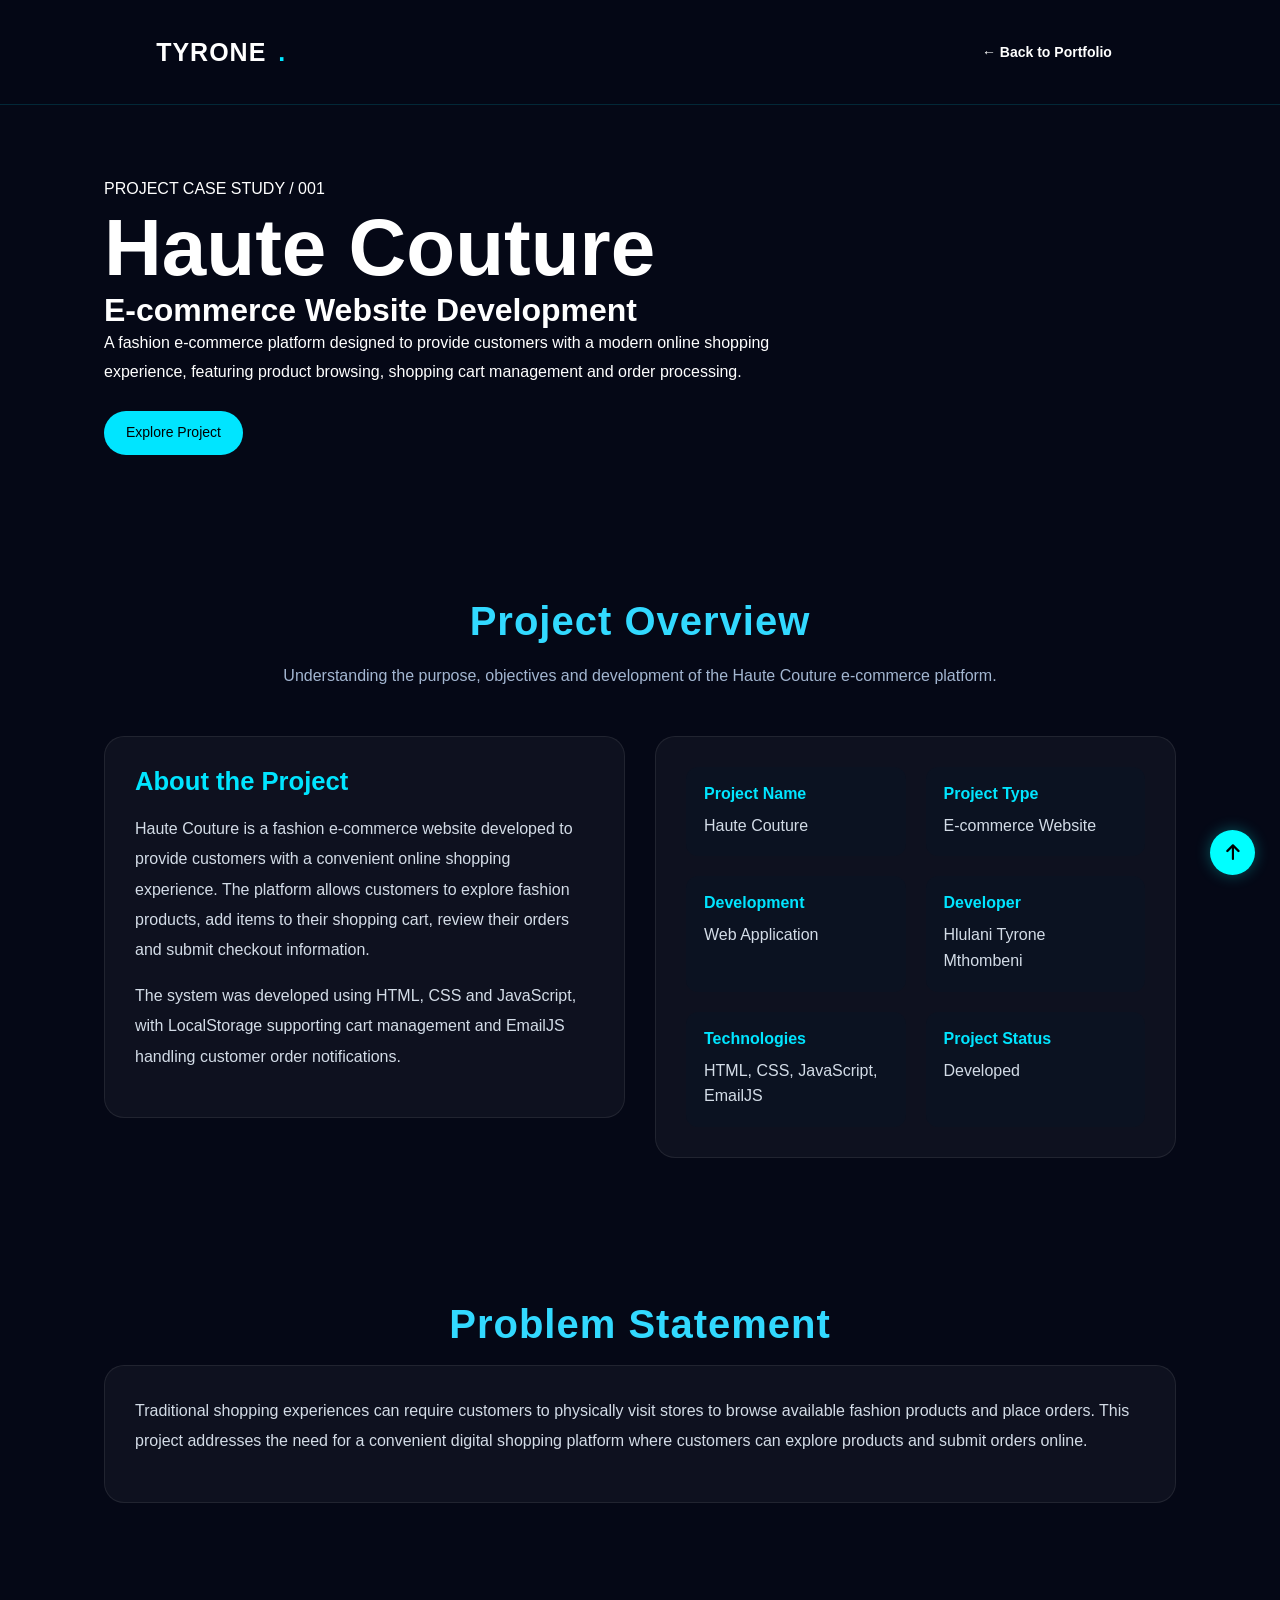
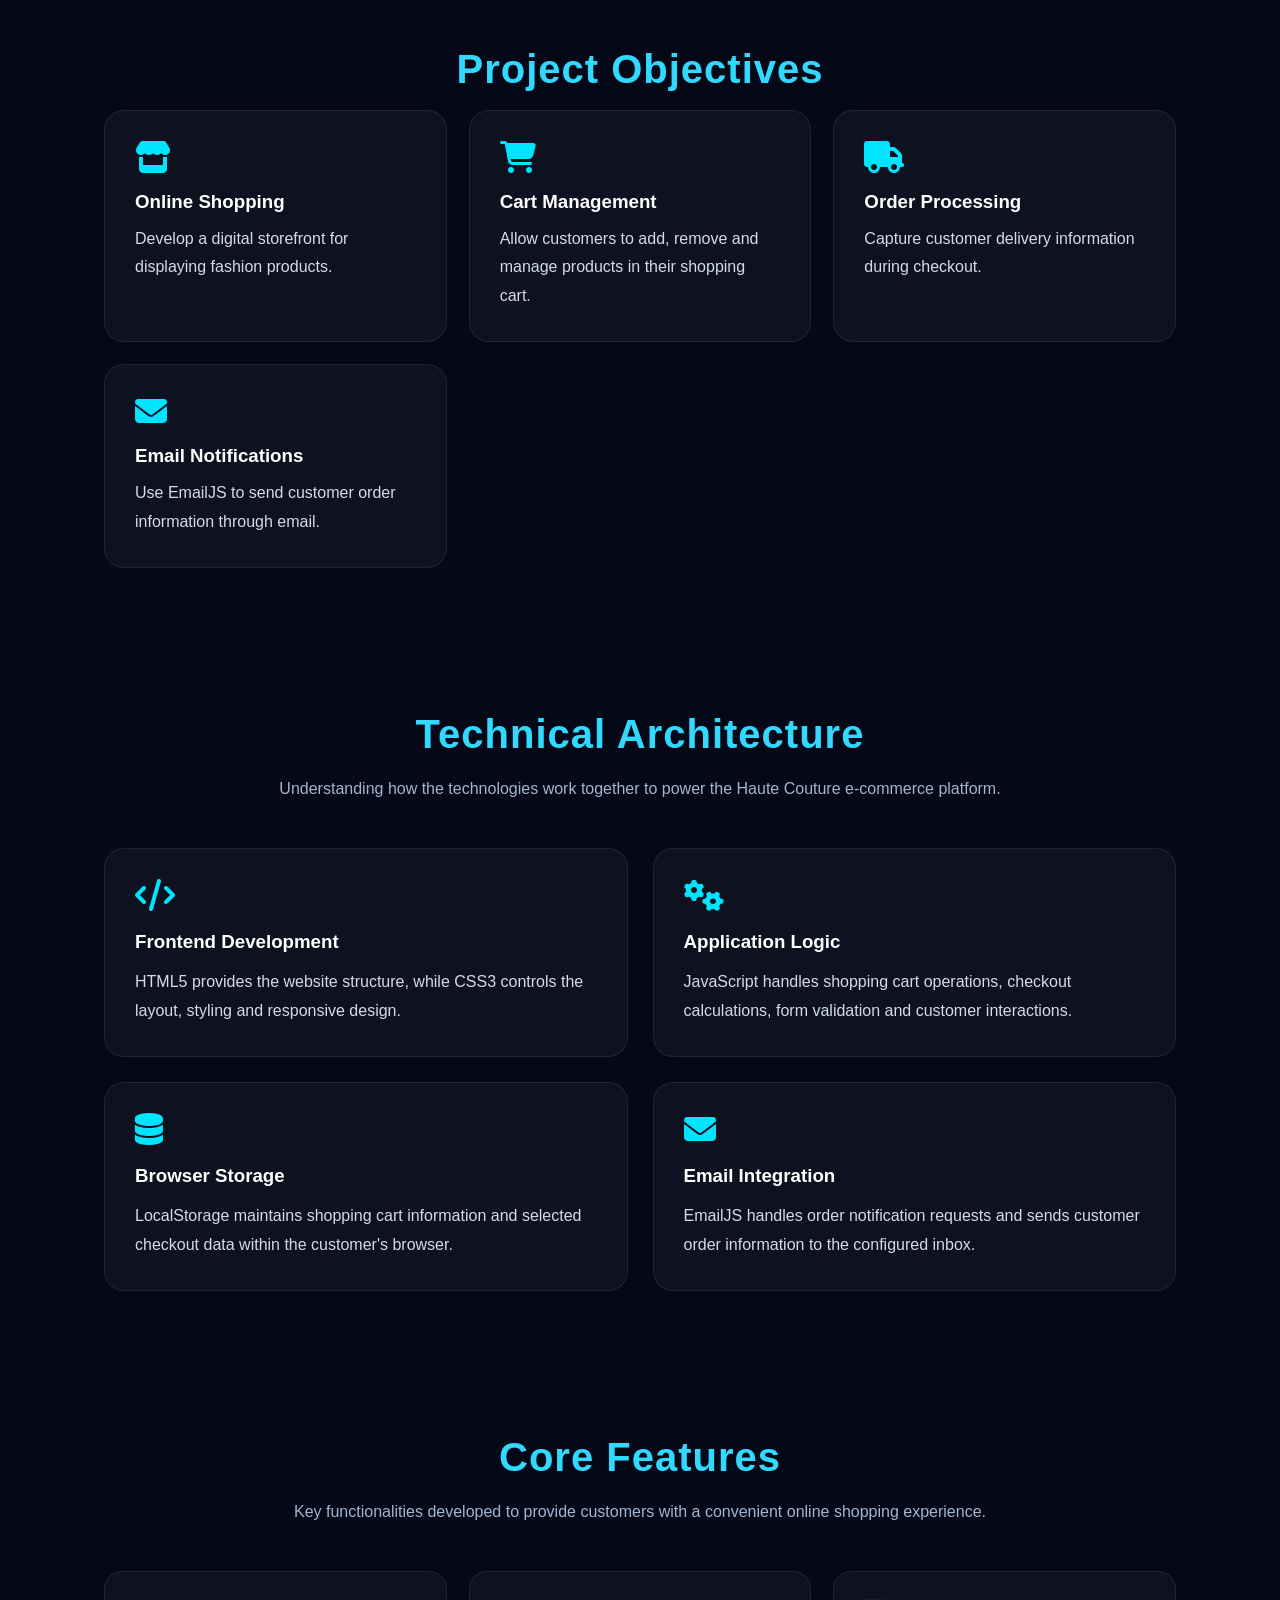
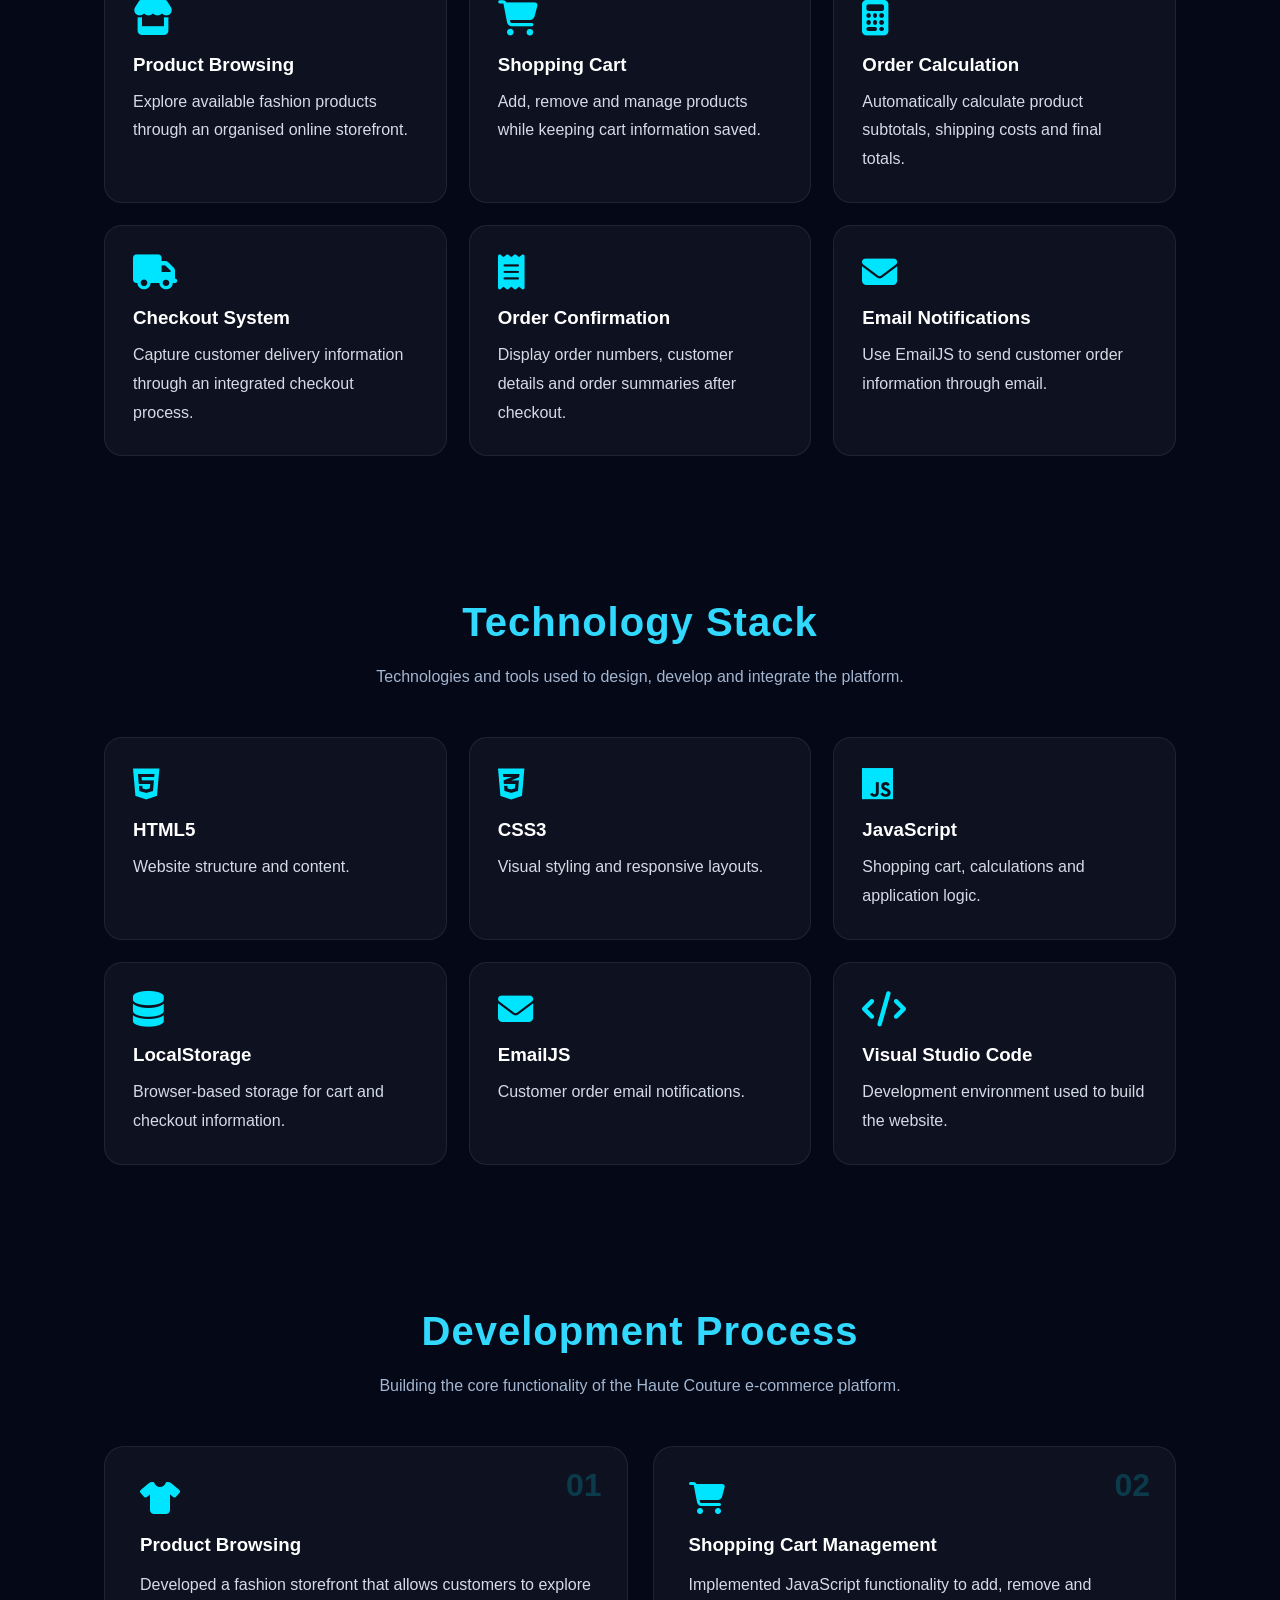
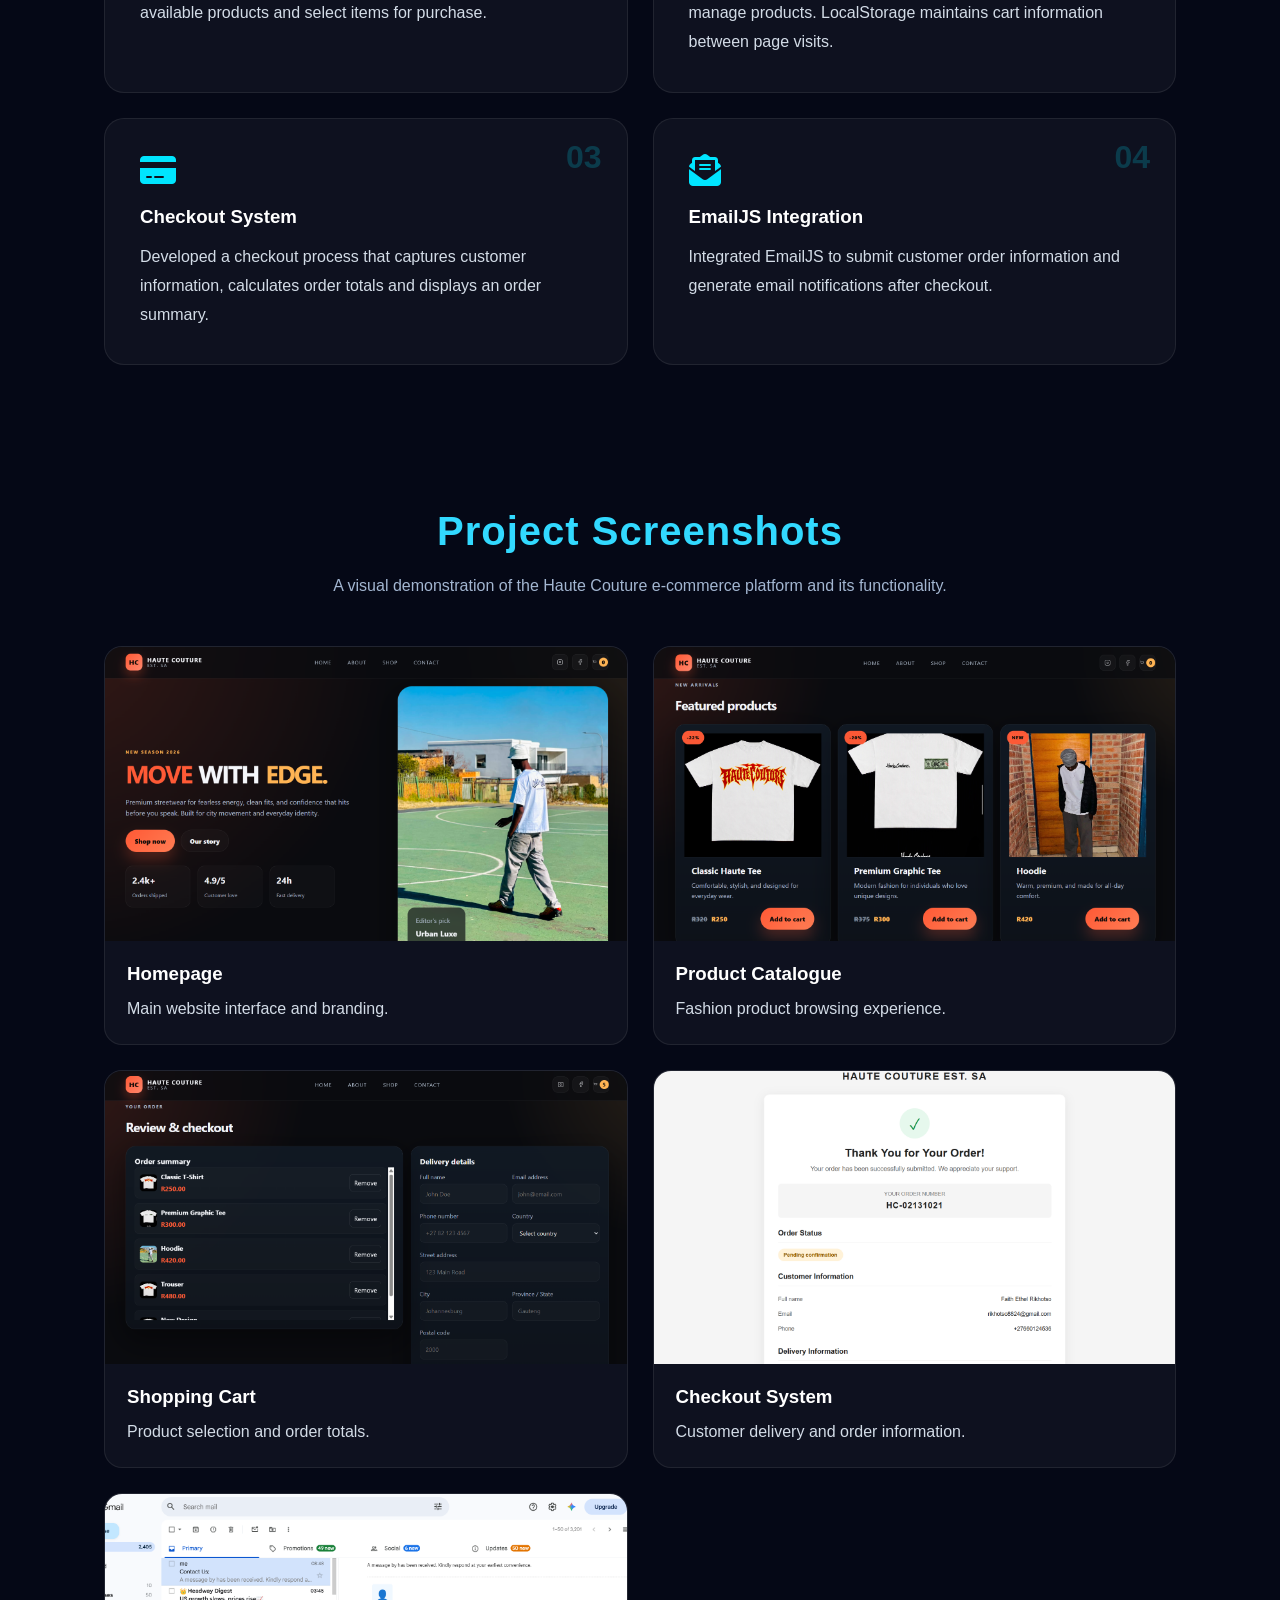
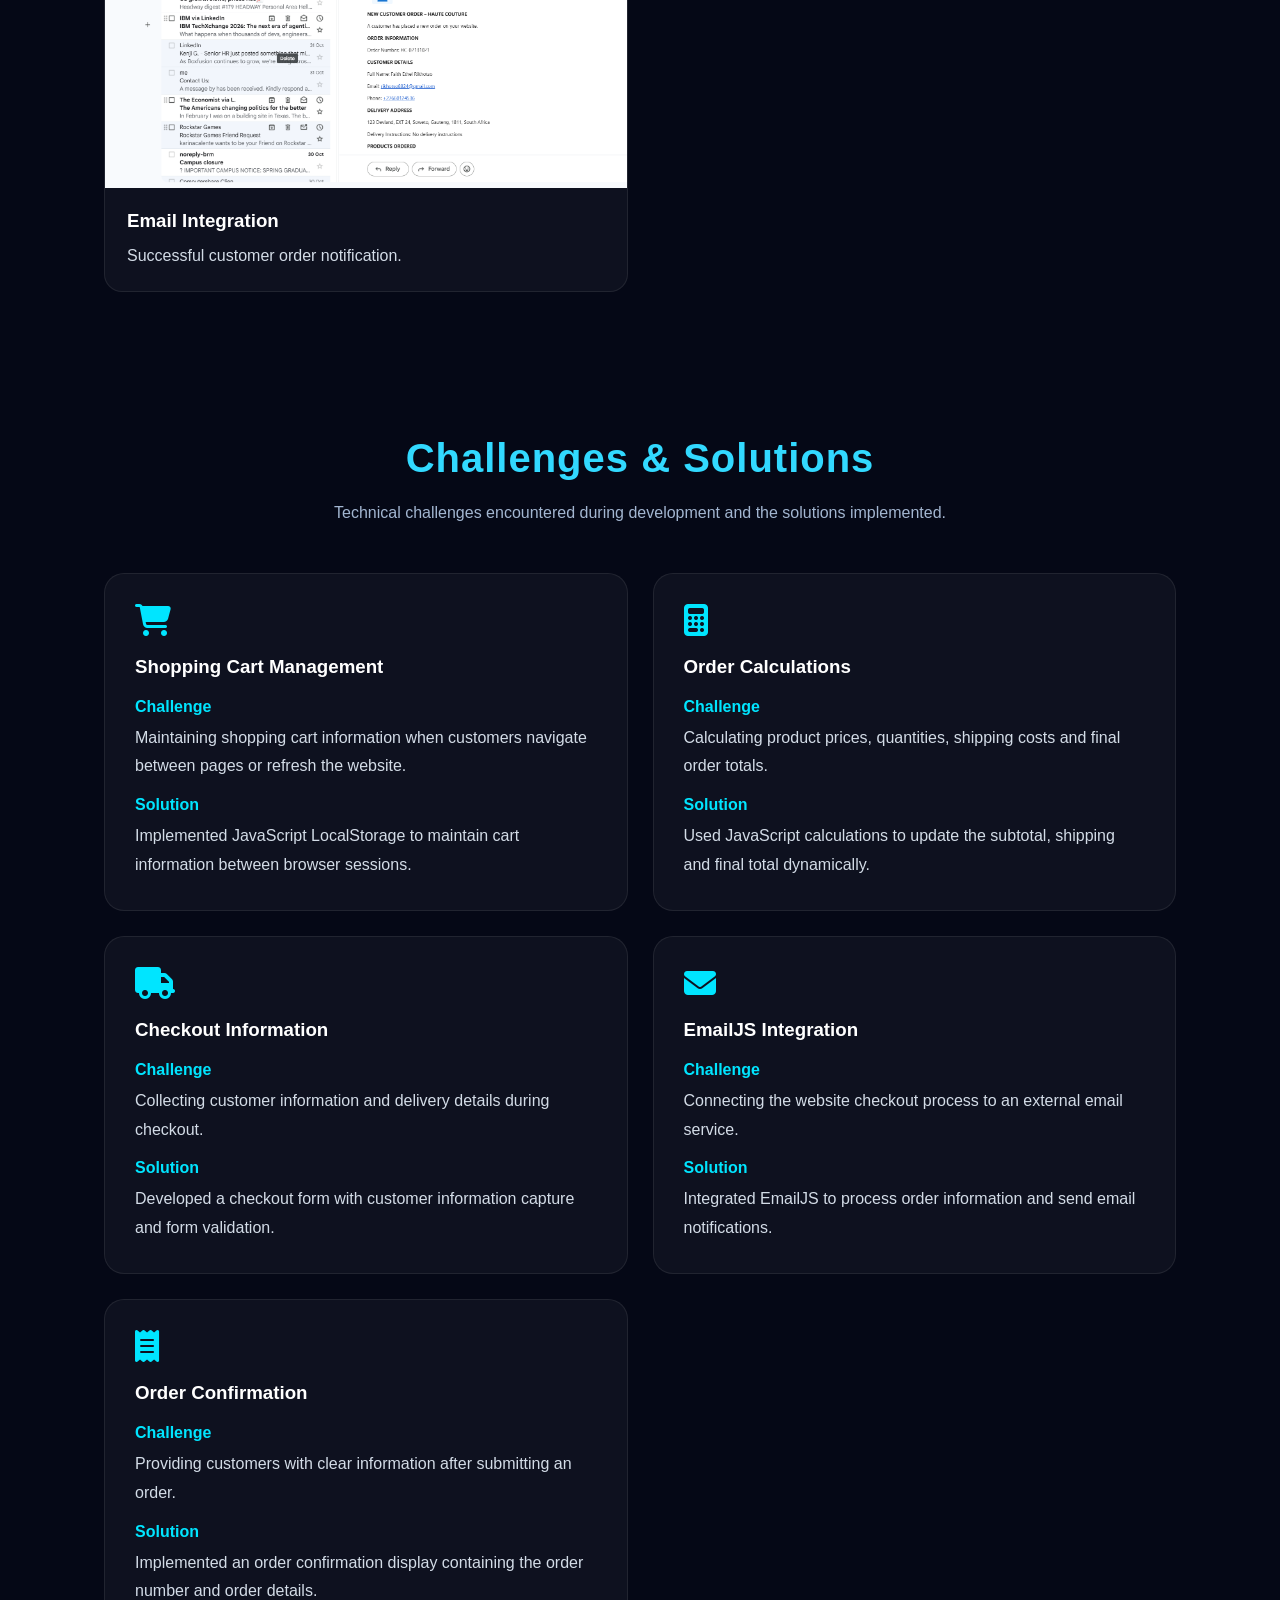
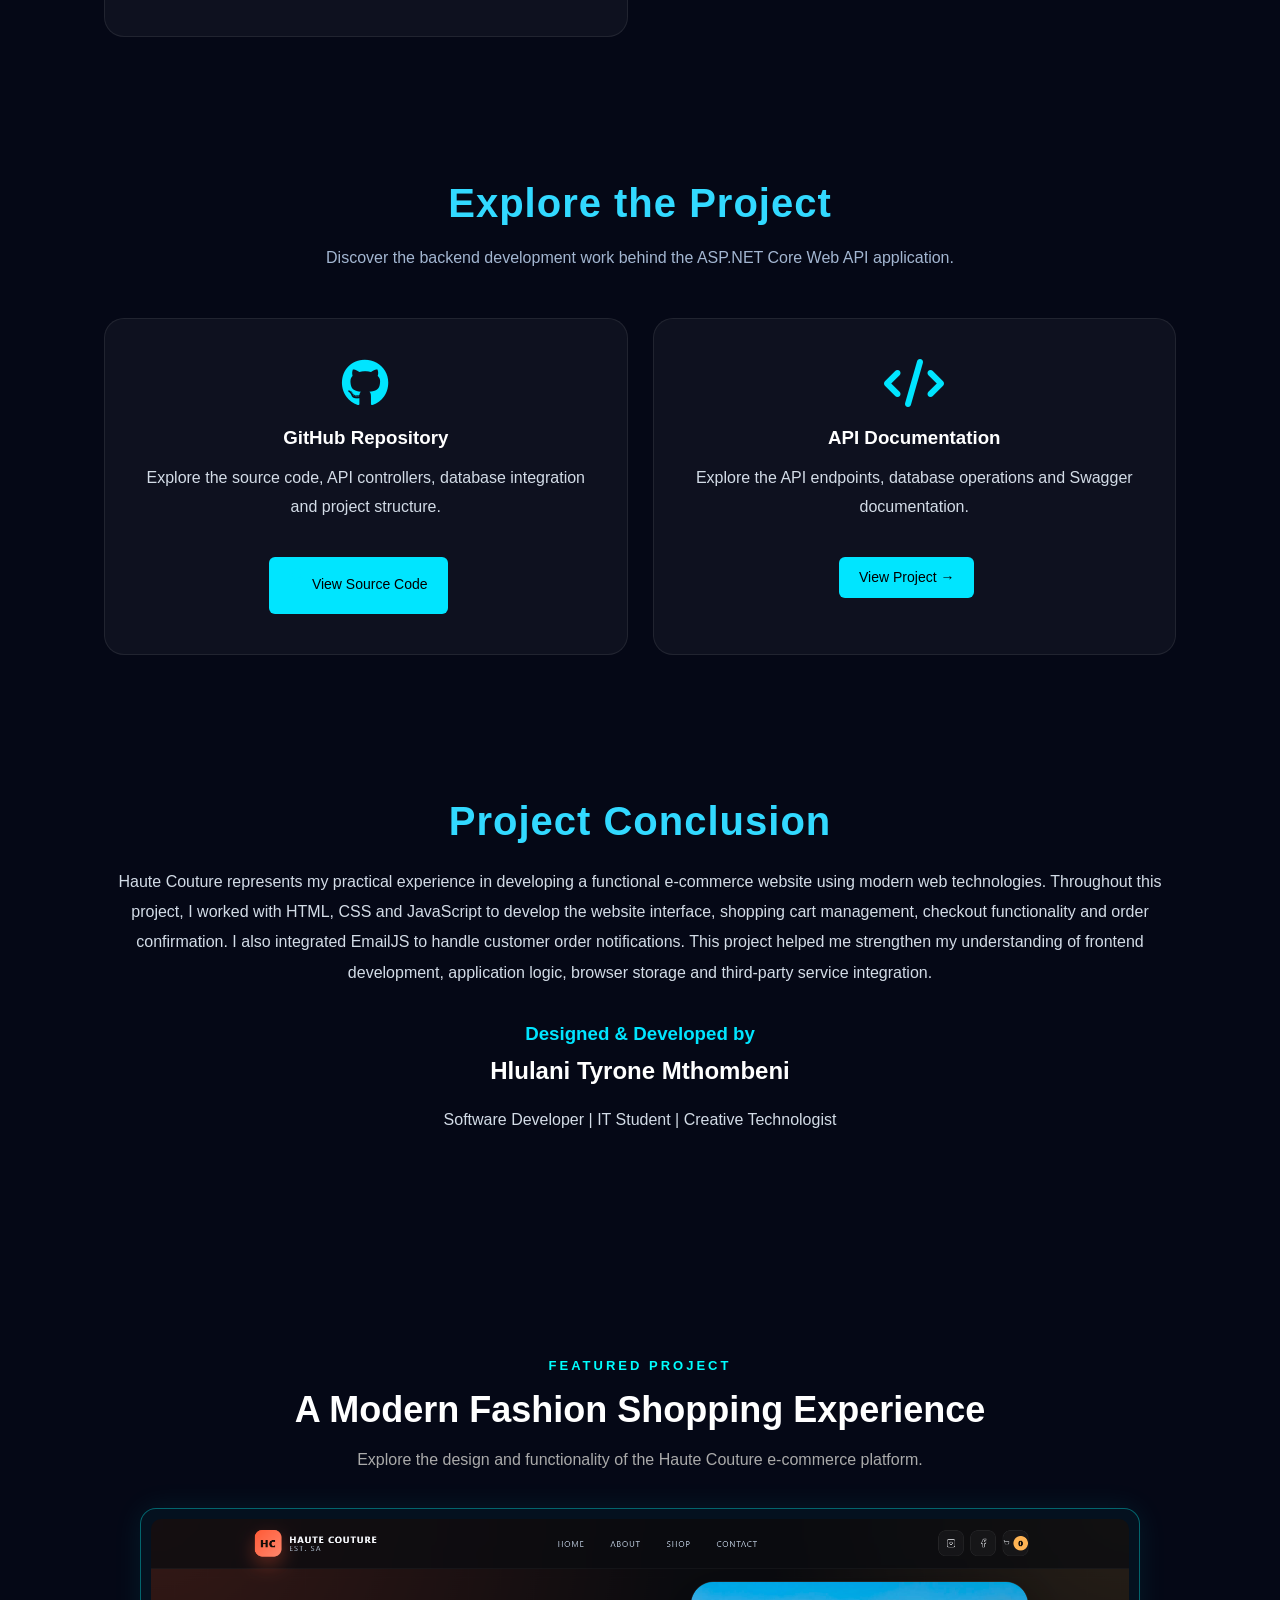
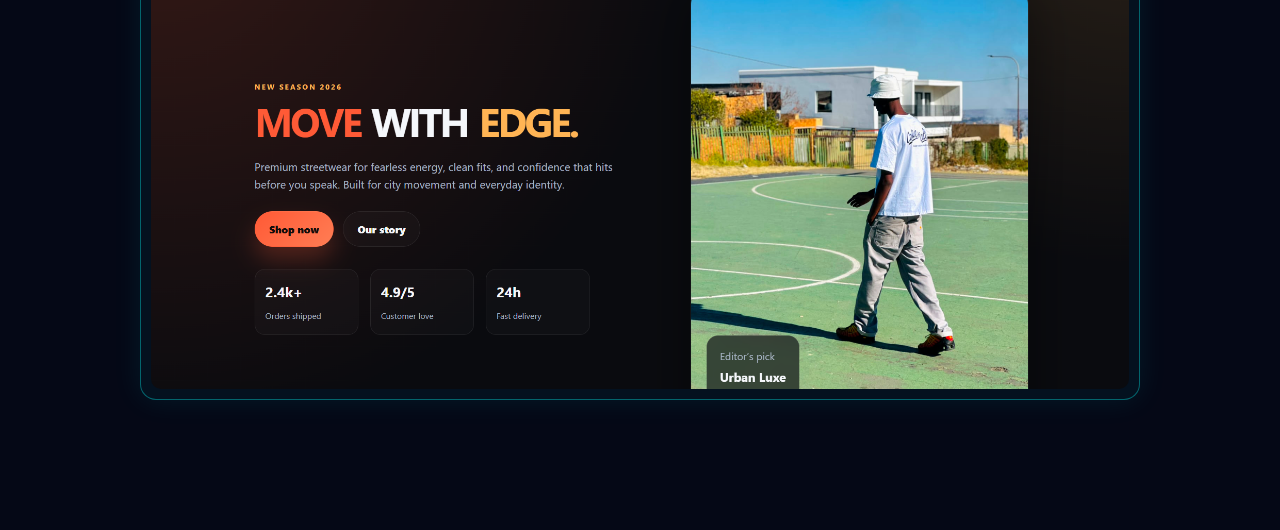
==== Project/haute-couture.html @ ea2c3c01 "Add portfolio project case studies and assets" ====
<!DOCTYPE html>
<html lang="en">
<head>
    <meta charset="UTF-8">
    <meta name="viewport" content="width=device-width, initial-scale=1.0">

    <title>Haute Couture | Project Case Study</title>

    <!-- Existing portfolio styling -->
    <link rel="stylesheet" href="../style.css">

    <!-- Case study styling -->
    <link rel="stylesheet" href="case-study.css">

    <!-- Font Awesome -->
    <link rel="stylesheet"
    href="https://cdnjs.cloudflare.com/ajax/libs/font-awesome/6.5.2/css/all.min.css">
</head>

<body class="case-study">

    
<!-- NAVBAR -->
<header class="header">
    <nav class="navbar">
        <a href="../index.html" class="brand">
            TYRONE<span>.</span>
        </a>

        <div class="nav-links">
            <a href="../index.html" class="back-link">
                ← Back to Portfolio
            </a>
        </div>
    </nav>
</header>

    <main>

        <section class="case-hero">
            <p>PROJECT CASE STUDY / 001</p>

            <h1>Haute Couture</h1>

            <h2>E-commerce Website Development</h2>

            <p>
                A fashion e-commerce platform designed to provide
                customers with a modern online shopping experience,
                featuring product browsing, shopping cart management
                and order processing.
            </p>

            <div class="buttons">
                <a href="#overview" class="btn">
                    Explore Project
                </a>
            </div>
        </section>

        
<section id="overview" class="project-overview">

    <h2 class="section-title">Project Overview</h2>

    <p class="section-subtitle">
        Understanding the purpose, objectives and development
        of the Haute Couture e-commerce platform.
    </p>

    <div class="overview-content">

        <div class="overview-description">

            <h3>About the Project</h3>

            <p>
                Haute Couture is a fashion e-commerce website
                developed to provide customers with a convenient
                online shopping experience.

                The platform allows customers to explore fashion
                products, add items to their shopping cart,
                review their orders and submit checkout information.
            </p>

            <p>
                The system was developed using HTML, CSS and
                JavaScript, with LocalStorage supporting cart
                management and EmailJS handling customer order
                notifications.
            </p>

        </div>

        <div class="overview-details">

            <div class="detail-card">
                <h4>Project Name</h4>
                <p>Haute Couture</p>
            </div>

            <div class="detail-card">
                <h4>Project Type</h4>
                <p>E-commerce Website</p>
            </div>

            <div class="detail-card">
                <h4>Development</h4>
                <p>Web Application</p>
            </div>

            <div class="detail-card">
                <h4>Developer</h4>
                <p>Hlulani Tyrone Mthombeni</p>
            </div>

            <div class="detail-card">
                <h4>Technologies</h4>
                <p>HTML, CSS, JavaScript, EmailJS</p>
            </div>

            <div class="detail-card">
                <h4>Project Status</h4>
                <p>Developed</p>
            </div>

        </div>

    </div>

</section>


<!-- PROBLEM STATEMENT -->

<section id="problem">

    <h2 class="section-title">Problem Statement</h2>

    <div class="overview-description">

        <p>
            Traditional shopping experiences can require
            customers to physically visit stores to browse
            available fashion products and place orders.

            This project addresses the need for a convenient
            digital shopping platform where customers can
            explore products and submit orders online.
        </p>

    </div>

</section>


<!-- PROJECT OBJECTIVES -->

<section id="objectives">

    <h2 class="section-title">Project Objectives</h2>

    <div class="objectives-grid">

        <div class="objective-card">
            <i class="fas fa-store"></i>
            <h3>Online Shopping</h3>
            <p>
                Develop a digital storefront for displaying
                fashion products.
            </p>
        </div>

        <div class="objective-card">
            <i class="fas fa-cart-shopping"></i>
            <h3>Cart Management</h3>
            <p>
                Allow customers to add, remove and manage
                products in their shopping cart.
            </p>
        </div>

        <div class="objective-card">
            <i class="fas fa-truck"></i>
            <h3>Order Processing</h3>
            <p>
                Capture customer delivery information
                during checkout.
            </p>
        </div>

        <div class="objective-card">
            <i class="fas fa-envelope"></i>
            <h3>Email Notifications</h3>
            <p>
                Use EmailJS to send customer order
                information through email.
            </p>
        </div>

    </div>

</section>
<!-- TECHNICAL ARCHITECTURE -->

<section id="architecture" class="architecture">

    <h2 class="section-title">Technical Architecture</h2>

    <p class="section-subtitle">
        Understanding how the technologies work together
        to power the Haute Couture e-commerce platform.
    </p>

    <div class="architecture-grid">

        <div class="architecture-card">
            <i class="fas fa-code"></i>
            <h3>Frontend Development</h3>
            <p>
                HTML5 provides the website structure,
                while CSS3 controls the layout, styling
                and responsive design.
            </p>
        </div>

        <div class="architecture-card">
            <i class="fas fa-gears"></i>
            <h3>Application Logic</h3>
            <p>
                JavaScript handles shopping cart operations,
                checkout calculations, form validation
                and customer interactions.
            </p>
        </div>

        <div class="architecture-card">
            <i class="fas fa-database"></i>
            <h3>Browser Storage</h3>
            <p>
                LocalStorage maintains shopping cart
                information and selected checkout data
                within the customer's browser.
            </p>
        </div>

        <div class="architecture-card">
            <i class="fas fa-envelope"></i>
            <h3>Email Integration</h3>
            <p>
                EmailJS handles order notification
                requests and sends customer order
                information to the configured inbox.
            </p>
        </div>

    </div>

</section>

 <!-- CORE FEATURES -->

<section id="features" class="core-features">

    <h2 class="section-title">Core Features</h2>

    <p class="section-subtitle">
        Key functionalities developed to provide
        customers with a convenient online shopping experience.
    </p>

    <div class="features-grid">

        <div class="feature-card">
            <i class="fas fa-store"></i>
            <h3>Product Browsing</h3>
            <p>Explore available fashion products through an organised online storefront.</p>
        </div>

        <div class="feature-card">
            <i class="fas fa-cart-shopping"></i>
            <h3>Shopping Cart</h3>
            <p>Add, remove and manage products while keeping cart information saved.</p>
        </div>

        <div class="feature-card">
            <i class="fas fa-calculator"></i>
            <h3>Order Calculation</h3>
            <p>Automatically calculate product subtotals, shipping costs and final totals.</p>
        </div>

        <div class="feature-card">
            <i class="fas fa-truck"></i>
            <h3>Checkout System</h3>
            <p>Capture customer delivery information through an integrated checkout process.</p>
        </div>

        <div class="feature-card">
            <i class="fas fa-receipt"></i>
            <h3>Order Confirmation</h3>
            <p>Display order numbers, customer details and order summaries after checkout.</p>
        </div>

        <div class="feature-card">
            <i class="fas fa-envelope"></i>
            <h3>Email Notifications</h3>
            <p>Use EmailJS to send customer order information through email.</p>
        </div>

    </div>

</section>


<!-- TECHNOLOGY STACK -->

<section id="technology" class="technology">

    <h2 class="section-title">Technology Stack</h2>

    <p class="section-subtitle">
        Technologies and tools used to design,
        develop and integrate the platform.
    </p>

    <div class="technology-grid">

        <div class="technology-card">
            <i class="fab fa-html5"></i>
            <h3>HTML5</h3>
            <p>Website structure and content.</p>
        </div>

        <div class="technology-card">
            <i class="fab fa-css3-alt"></i>
            <h3>CSS3</h3>
            <p>Visual styling and responsive layouts.</p>
        </div>

        <div class="technology-card">
            <i class="fab fa-js"></i>
            <h3>JavaScript</h3>
            <p>Shopping cart, calculations and application logic.</p>
        </div>

        <div class="technology-card">
            <i class="fas fa-database"></i>
            <h3>LocalStorage</h3>
            <p>Browser-based storage for cart and checkout information.</p>
        </div>

        <div class="technology-card">
            <i class="fas fa-envelope"></i>
            <h3>EmailJS</h3>
            <p>Customer order email notifications.</p>
        </div>

        <div class="technology-card">
            <i class="fas fa-code"></i>
            <h3>Visual Studio Code</h3>
            <p>Development environment used to build the website.</p>
        </div>

    </div>

</section>

      <!-- DEVELOPMENT PROCESS -->

<section id="development" class="development">

    <h2 class="section-title">Development Process</h2>

    <p class="section-subtitle">
        Building the core functionality of the
        Haute Couture e-commerce platform.
    </p>

    <div class="development-grid">

        <div class="development-card">

            <span class="step-number">01</span>

            <i class="fas fa-shirt"></i>

            <h3>Product Browsing</h3>

            <p>
                Developed a fashion storefront that
                allows customers to explore available
                products and select items for purchase.
            </p>

        </div>

        <div class="development-card">

            <span class="step-number">02</span>

            <i class="fas fa-cart-shopping"></i>

            <h3>Shopping Cart Management</h3>

            <p>
                Implemented JavaScript functionality
                to add, remove and manage products.
                LocalStorage maintains cart information
                between page visits.
            </p>

        </div>

        <div class="development-card">

            <span class="step-number">03</span>

            <i class="fas fa-credit-card"></i>

            <h3>Checkout System</h3>

            <p>
                Developed a checkout process that
                captures customer information,
                calculates order totals and displays
                an order summary.
            </p>

        </div>

        <div class="development-card">

            <span class="step-number">04</span>

            <i class="fas fa-envelope-open-text"></i>

            <h3>EmailJS Integration</h3>

            <p>
                Integrated EmailJS to submit customer
                order information and generate
                email notifications after checkout.
            </p>

        </div>

    </div>

</section>

<!-- PROJECT SCREENSHOTS -->

<section id="screenshots" class="screenshots">

    <h2 class="section-title">
        Project Screenshots
    </h2>

    <p class="section-subtitle">
        A visual demonstration of the Haute Couture
        e-commerce platform and its functionality.
    </p>

    <div class="screenshot-grid">

        <div class="screenshot-card">
            <img src="../Screenshot/sc 1.png"
                 alt="Haute Couture homepage">

            <div class="screenshot-info">
                <h3>Homepage</h3>
                <p>Main website interface and branding.</p>
            </div>
        </div>

        <div class="screenshot-card">
    <img src="../Screenshot/sc 2.png"
         alt="Haute Couture product catalogue">

    <div class="screenshot-info">
        <h3>Product Catalogue</h3>
        <p>Fashion product browsing experience.</p>
    </div>
</div>

        <div class="screenshot-card">
             <img src="../Screenshot/sc 3.png"
                 alt="Haute Couture shopping cart">

            <div class="screenshot-info">
                <h3>Shopping Cart</h3>
                <p>Product selection and order totals.</p>
            </div>
        </div>

        <div class="screenshot-card">
            <img src="../Screenshot/sc 5.png"
                 alt="Haute Couture checkout page">

            <div class="screenshot-info">
                <h3>Checkout System</h3>
                <p>Customer delivery and order information.</p>
            </div>
        </div>

           <div class="screenshot-card">
            <img src="../Screenshot/sc 6.png"
                 alt="Haute Couture email notification">

            <div class="screenshot-info">
                <h3>Email Integration</h3>
                <p>Successful customer order notification.</p>
            </div>
        </div>

    </div>

</section>

<!-- CHALLENGES AND SOLUTIONS -->

<section id="challenges" class="challenges">

    <h2 class="section-title">Challenges & Solutions</h2>

    <p class="section-subtitle">
        Technical challenges encountered during development
        and the solutions implemented.
    </p>

    <div class="challenges-grid">

        <div class="challenge-card">

            <i class="fas fa-cart-shopping"></i>

            <h3>Shopping Cart Management</h3>

            <h4>Challenge</h4>

            <p>
                Maintaining shopping cart information
                when customers navigate between pages
                or refresh the website.
            </p>

            <h4>Solution</h4>

            <p>
                Implemented JavaScript LocalStorage
                to maintain cart information between
                browser sessions.
            </p>

        </div>

        <div class="challenge-card">

            <i class="fas fa-calculator"></i>

            <h3>Order Calculations</h3>

            <h4>Challenge</h4>

            <p>
                Calculating product prices, quantities,
                shipping costs and final order totals.
            </p>

            <h4>Solution</h4>

            <p>
                Used JavaScript calculations to update
                the subtotal, shipping and final total
                dynamically.
            </p>

        </div>

        <div class="challenge-card">

            <i class="fas fa-truck"></i>

            <h3>Checkout Information</h3>

            <h4>Challenge</h4>

            <p>
                Collecting customer information
                and delivery details during checkout.
            </p>

            <h4>Solution</h4>

            <p>
                Developed a checkout form with
                customer information capture
                and form validation.
            </p>

        </div>

        <div class="challenge-card">

            <i class="fas fa-envelope"></i>

            <h3>EmailJS Integration</h3>

            <h4>Challenge</h4>

            <p>
                Connecting the website checkout
                process to an external email service.
            </p>

            <h4>Solution</h4>

            <p>
                Integrated EmailJS to process
                order information and send
                email notifications.
            </p>

        </div>

        <div class="challenge-card">

            <i class="fas fa-receipt"></i>

            <h3>Order Confirmation</h3>

            <h4>Challenge</h4>

            <p>
                Providing customers with clear
                information after submitting an order.
            </p>

            <h4>Solution</h4>

            <p>
                Implemented an order confirmation
                display containing the order number
                and order details.
            </p>

        </div>

    </div>

</section>


<!-- PROJECT LINKS AND CONCLUSION -->

<section id="project-links" class="project-links">

    <h2 class="section-title">Explore the Project</h2>

    <p class="section-subtitle">
        Discover the backend development work behind
        the ASP.NET Core Web API application.
    </p>

    <div class="project-links-container">

        <div class="project-link-card">

            <i class="fab fa-github"></i>

            <h3>GitHub Repository</h3>

            <p>
                Explore the source code, API controllers,
                database integration and project structure.
            </p>

            <a href="https://github.com/tyrone360/project"
               target="_blank"
               rel="noopener noreferrer"
               class="btn">
                <i class="fab fa-github"></i>
                View Source Code
            </a>

        </div>

        <div class="project-link-card">

            <i class="fas fa-code"></i>

            <h3>API Documentation</h3>

            <p>
                Explore the API endpoints, database operations
                and Swagger documentation.
            </p>

            <a href="https://github.com/tyrone360/project"
               target="_blank"
               rel="noopener noreferrer"
               class="btn">
                View Project →
            </a>

        </div>

    </div>

</section>



<!-- PROJECT CONCLUSION -->

<section class="project-conclusion">

    <h2 class="section-title">Project Conclusion</h2>

    <p>
        Haute Couture represents my practical experience
        in developing a functional e-commerce website
        using modern web technologies.

        Throughout this project, I worked with HTML,
        CSS and JavaScript to develop the website
        interface, shopping cart management,
        checkout functionality and order confirmation.

        I also integrated EmailJS to handle customer
        order notifications.

        This project helped me strengthen my
        understanding of frontend development,
        application logic, browser storage and
        third-party service integration.
    </p>

    <h3>Designed & Developed by</h3>

    <h2>Hlulani Tyrone Mthombeni</h2>

    <p>Software Developer | IT Student | Creative Technologist</p>

</section>

     <!-- PROJECT PREVIEW -->

<section class="project-preview">

    <div class="preview-heading">
        <span>FEATURED PROJECT</span>
        <h2>A Modern Fashion Shopping Experience</h2>
        <p>
            Explore the design and functionality of the
            Haute Couture e-commerce platform.
        </p>
    </div>

    <div class="preview-image">
        <img src="../Screenshot/sc 1.png"
             alt="Haute Couture website homepage preview">
    </div>

</section>

    </main>

    <!-- BACK TO TOP BUTTON -->

<a href="#" class="back-to-top" aria-label="Back to top">
    <i class="fas fa-arrow-up"></i>
</a>

</body>
</html>
---- style.css ----
*{
margin:0;
padding:0;
box-sizing:border-box;
font-family:'Segoe UI',sans-serif;
scroll-behavior:smooth;
}

body{
background:#050816;
color:white;
overflow-x:hidden;
}

header{
position:fixed;
width:100%;
top:0;
background:rgba(0,0,0,0.7);
backdrop-filter:blur(10px);
padding:20px 8%;
z-index:1000;
}

nav{
display:flex;
justify-content:space-between;
align-items:center;
}

nav .brand{
display:flex;
align-items:center;
gap:12px;
text-decoration:none;
}

nav .brand img{
width:48px;
height:48px;
border-radius:50%;
object-fit:cover;
border:2px solid #00e5ff;
box-shadow:0 0 14px rgba(0,229,255,0.2);
}

nav .brand-text span{
color:#00e5ff;
font-size:1.7rem;
font-weight:700;
}

nav .brand-text small{
display:block;
font-size:0.75rem;
color:#cbd5e1;
letter-spacing:0.5px;
margin-top:-4px;
}

nav ul{
display:flex;
list-style:none;
gap:30px;
}

nav a{
color:white;
text-decoration:none;
transition:.3s;
}

nav a:hover{
color:#00e5ff;
}

.hero{
min-height:100vh;
display:flex;
justify-content:space-between;
align-items:center;
padding:120px 10%;
}

.hero-content{
max-width:600px;
}

.hero-content h1{
font-size:4rem;
color:#00e5ff;
}

.hero-content h2{
font-size:2rem;
margin:10px 0;
}

.hero-content p{
line-height:1.8;
margin-bottom:30px;
}

.hero-image img{
width:400px;
height:400px;
object-fit:cover;
border-radius:50%;
border:4px solid #00e5ff;
box-shadow:0 0 40px #00e5ff;
}

.btn,.btn2{
padding:12px 25px;
text-decoration:none;
border-radius:30px;
margin-right:15px;
transition:.4s;
}

.btn{
background:#00e5ff;
color:black;
}

.btn:hover{
box-shadow:0 0 25px #00e5ff;
}

.btn2{
border:2px solid #00e5ff;
color:#00e5ff;
}

.btn2:hover{
background:#00e5ff;
color:black;
}

section{
padding:70px 10%;
}

.section-title{
text-align:center;
font-size:3rem;
margin-bottom:15px;
color:#32d9ff;
letter-spacing:1px;
}

.section-subtitle{
max-width:820px;
margin:0 auto 45px;
text-align:center;
color:#a3b6d1;
line-height:1.8;
font-size:1rem;
}

.about-text{
max-width:900px;
margin:auto;
text-align:center;
line-height:2;
}

.timeline{
display:grid;
grid-template-columns:repeat(auto-fit,minmax(280px,1fr));
gap:32px;
}

.timeline-item{
background:rgba(255,255,255,0.04);
border:1px solid rgba(255,255,255,0.08);
padding:34px;
border-radius:24px;
transition:.4s;
min-height:220px;
}

.timeline-item:hover{
transform:translateY(-8px);
box-shadow:0 18px 45px rgba(0,229,255,0.14);
}

.timeline-head{
display:flex;
justify-content:space-between;
align-items:flex-start;
gap:15px;
margin-bottom:20px;
}

.timeline-head h3{
font-size:1.4rem;
line-height:1.2;
}

.timeline-date{
font-size:0.95rem;
color:#73f2ff;
font-weight:600;
white-space:nowrap;
}

.timeline-item p{
line-height:1.85;
color:#d1d9e8;
margin-bottom:12px;
}

.timeline-item p:last-child{
margin-bottom:0;
}

.milestone-figure{
    margin-top:14px;
    text-align:left;
}

.milestone-img{
    width:100%;
    height:150px;
    object-fit:cover;
    border-radius:12px;
    border:2px solid rgba(255,255,255,0.04);
    box-shadow:0 12px 30px rgba(0,0,0,0.45);
}

.module-groups{
    display:grid;
    grid-template-columns:repeat(auto-fit,minmax(260px,1fr));
    gap:24px;
}

.milestone-figure figcaption{
    font-size:0.9rem;
    color:#9fbfdc;
    margin-top:8px;
}

.module-group{
background:rgba(255,255,255,0.05);
padding:28px;
border:1px solid rgba(255,255,255,0.1);
border-radius:28px;
backdrop-filter:blur(14px);
transform: translateY(24px);
opacity: 0;
transition: opacity 0.6s ease, transform 0.6s ease;
}

.show .module-group{
transform: translateY(0);
opacity: 1;
}

.show .module-group:nth-child(1){transition-delay:0.08s;}
.show .module-group:nth-child(2){transition-delay:0.16s;}
.show .module-group:nth-child(3){transition-delay:0.24s;}
.show .module-group:nth-child(4){transition-delay:0.32s;}

.module-group h3{
font-size:1.7rem;
margin-bottom:18px;
color:#00e5ff;
}

.skill-card{
background:#0b1221;
padding:18px;
margin-bottom:15px;
border-radius:16px;
transition:.3s;
text-align:left;
}

.skill-card:hover{
transform:translateY(-5px);
box-shadow:0 15px 35px rgba(0,229,255,0.15);
}


.projects-grid {
    display: grid;
    grid-template-columns: repeat(auto-fit, minmax(300px, 1fr));
    gap: 28px;
    align-items: stretch;
}

.project-card {
    background: linear-gradient(145deg, #111827, #0b1221);
    border: 1px solid rgba(0, 229, 255, 0.12);
    padding: 24px;
    border-radius: 24px;
    display: flex;
    flex-direction: column;
    gap: 16px;
    min-height: 100%;
    transition: transform 0.4s ease, box-shadow 0.4s ease,
                border-color 0.4s ease, opacity 0.5s ease;
    opacity: 0;
    transform: translateY(30px);
}

.show .project-card {
    opacity: 1;
    transform: translateY(0);
}

.show .project-card:nth-child(1) { transition-delay: 0.08s; }
.show .project-card:nth-child(2) { transition-delay: 0.16s; }
.show .project-card:nth-child(3) { transition-delay: 0.24s; }
.show .project-card:nth-child(4) { transition-delay: 0.32s; }
.show .project-card:nth-child(5) { transition-delay: 0.40s; }
.show .project-card:nth-child(6) { transition-delay: 0.48s; }

.project-card:hover {
    transform: translateY(-10px);
    border-color: #00e5ff;
    box-shadow: 0 18px 45px rgba(0, 229, 255, 0.16);
}

.project-card img {
    width: 100%;
    height: 220px;
    min-height: 220px;
    object-fit: cover;
    border-radius: 16px;
    transition: transform 0.4s ease;
}

.project-card:hover img {
    transform: scale(1.025);
}

.project-card h3 {
    margin: 0;
    font-size: 1.6rem;
    color: #32d9ff;
}

.project-card p {
    margin: 0;
    line-height: 1.8;
    color: #d3dce7;
}

.project-card .btn,
.project-card .btn2 {
    display: inline-block;
    text-align: center;
    margin: 0;
    margin-top: auto;
}

.project-card .btn2 {
    margin-top: -6px;
}

.gallery{
display:grid;
grid-template-columns:repeat(auto-fit,minmax(300px,1fr));
gap:24px;
margin-top:34px;
}

.gallery img{
width:100%;
border-radius:20px;
transition:.4s;
min-height:240px;
object-fit:cover;
}

.life-grid{
display:grid;
grid-template-columns:repeat(auto-fit,minmax(280px,1fr));
gap:24px;
margin-top:35px;
}

.life-card{
background:rgba(255,255,255,0.06);
border:1px solid rgba(255,255,255,0.12);
border-radius:26px;
padding:24px;
transition: transform 0.5s ease, box-shadow 0.5s ease, opacity 0.5s ease;
opacity:0;
transform:translateY(30px);
}

.show .life-card{
opacity:1;
transform:translateY(0);
}

.show .life-card:nth-child(1){transition-delay:0.08s;}
.show .life-card:nth-child(2){transition-delay:0.16s;}
.show .life-card:nth-child(3){transition-delay:0.24s;}
.show .life-card:nth-child(4){transition-delay:0.32s;}

.life-card:hover{
transform:translateY(-8px);
box-shadow:0 18px 45px rgba(0,229,255,0.14);
}

.cert-list{
    margin-top:12px;
}

.cert-list h4{
    margin:0 0 8px;
    font-size:1rem;
    color:#73f2ff;
}

.cert-list ul{
    list-style:disc;
    padding-left:20px;
    margin:0;
}

.cert-list li{
    font-size:0.95rem;
    color:#d3dce7;
    margin-bottom:6px;
}

.life-card img{
width:100%;
border-radius:20px;
object-fit:cover;
min-height:210px;
margin-bottom:18px;
}

.life-card h3{
margin:0 0 10px;
font-size:1.6rem;
}

.life-card p{
margin:0;
line-height:1.8;
color:#d3dce7;
}

.gallery{
display:grid;
grid-template-columns:repeat(auto-fit,minmax(300px,1fr));
gap:20px;
}

.gallery img{
width:100%;
border-radius:20px;
transition:.4s;
}

.gallery img:hover{
transform:scale(1.05);
}

.certificate-grid{
display:grid;
grid-template-columns:repeat(auto-fit,minmax(260px,1fr));
gap:25px;
}

.certificate-card{
background:#111827;
border:1px solid rgba(255,255,255,0.08);
border-radius:24px;
padding:22px;
text-align:center;
transition: transform 0.5s ease, box-shadow 0.5s ease, opacity 0.5s ease;
opacity:0;
transform:translateY(30px);
}

.show .certificate-card{
opacity:1;
transform:translateY(0);
}

.show .certificate-card:nth-child(1){transition-delay:0.08s;}
.show .certificate-card:nth-child(2){transition-delay:0.16s;}

.certificate-card:hover{
transform:translateY(-8px);
box-shadow:0 20px 50px rgba(0,229,255,0.18);
}

.certificate-card img{
width:100%;
border-radius:18px;
margin-bottom:18px;
object-fit:cover;
height:220px;
}

.certificate-card h3{
margin-bottom:12px;
color:#00e5ff;
}

.certificate-card p{
line-height:1.8;
color:#cbd5e1;
}

.socials{
display:flex;
justify-content:center;
gap:25px;
margin-bottom:40px;
}

.socials a{
font-size:2rem;
color:#00e5ff;
transition:.4s;
}

.socials a:hover{
transform:scale(1.3);
}

form{
max-width:600px;
margin:auto;
display:flex;
flex-direction:column;
gap:15px;
}

input,textarea{
padding:15px;
border:none;
border-radius:10px;
background:#111827;
color:white;
}

button{
padding:15px;
border:none;
border-radius:10px;
background:#00e5ff;
font-size:1rem;
cursor:pointer;
}

footer{
text-align:center;
padding:30px;
background:#111827;
}

.contact-grid{
display:grid;
grid-template-columns:1fr;
gap:30px;
max-width:900px;
margin:auto;
}

.contact-card{
background:#111827;
padding:40px;

}

.fade{
box-shadow:0 20px 50px rgba(0,0,0,0.35);
}

.contact-card--wide{
background:linear-gradient(135deg, rgba(0,229,255,0.14), rgba(0,146,255,0.12));
}

.contact-card h3{
font-size:2.2rem;
margin-bottom:15px;
color:#32d9ff;
}

.contact-card p{
line-height:1.9;
margin-bottom:16px;
}

.contact-card a{
color:#73f2ff;
text-decoration:none;
}

.contact-card p i{
    margin-right:10px;
    color:#00e5ff;
    width:18px;
    display:inline-block;
    text-align:center;
}

.contact-card p a{
    color:#cfeeff;
}

@media (max-width: 900px) {
    .hero{
        flex-direction: column-reverse;
        text-align: center;
        padding: 140px 6%;
    }

    .hero-image,
    .hero-content{
        width: 100%;
    }

    .hero-image img{
        width: 320px;
        height: 320px;
        margin: auto;
    }

    nav ul{
        flex-wrap: wrap;
        justify-content: center;
        gap: 15px;
    }

    section{
        padding: 80px 6%;
    }

    .contact-grid{
        grid-template-columns: 1fr;
    }
}

.fade{
    opacity: 0;
    transform: translateY(50px);
    transition: 1s ease;
}

.fade.show{
    opacity: 1;
    transform: translateY(0);
}

.slide-left,
.slide-right{
    opacity: 0;
    transition: 1s ease;
}

.slide-left{
    transform: translateX(-80px);
}

.slide-right{
    transform: translateX(80px);
}

.fade.show .slide-left,
.fade.show .slide-right{
    opacity: 1;
    transform: translateX(0);
}

/* RESPONSIVE PORTFOLIO IMPROVEMENTS */

@media (max-width: 768px) {

    header {
        padding: 15px 5%;
    }

    nav {
        flex-direction: column;
        gap: 18px;
    }

    nav ul {
        gap: 12px 18px;
        padding: 0;
    }

    nav ul li a {
        font-size: 0.85rem;
    }

    .hero {
        min-height: auto;
        padding: 150px 6% 70px;
        gap: 35px;
    }

    .hero-content h1 {
        font-size: 2.5rem;
    }

    .hero-content h2 {
        font-size: 1.4rem;
    }

    .hero-image img {
        width: 240px;
        height: 240px;
    }

    .section-title {
        font-size: 2.2rem;
    }

    .projects-grid {
        grid-template-columns: 1fr;
    }

    .project-card {
        padding: 20px;
    }

    .project-card img {
        height: 210px;
    }

    .project-card .btn,
    .project-card .btn2 {
        width: 100%;
        margin: 0;
    }

    .contact-card {
        padding: 25px;
    }
}

@media (max-width: 480px) {

    .hero-content h1 {
        font-size: 2rem;
    }

    .hero-image img {
        width: 200px;
        height: 200px;
    }

    nav ul {
        gap: 10px 14px;
    }

    section {
        padding: 65px 5%;
    }

    .section-title {
        font-size: 1.8rem;
    }
}

/* ACCESSIBILITY IMPROVEMENTS */

/* Clear keyboard focus indicators */
a:focus-visible,
button:focus-visible,
input:focus-visible,
textarea:focus-visible {
    outline: 3px solid #00e5ff;
    outline-offset: 4px;
    border-radius: 6px;
}

/* Improve text selection visibility */
::selection {
    background: #00e5ff;
    color: #050816;
}

/* Respect reduced-motion preferences */
@media (prefers-reduced-motion: reduce) {
    *,
    *::before,
    *::after {
        scroll-behavior: auto !important;
        animation-duration: 0.01ms !important;
        animation-iteration-count: 1 !important;
        transition-duration: 0.01ms !important;
    }
}

/* CONTACT FORM */

#contact-form {
    width: 100%;
    max-width: 100%;
    margin: 0;
}

#contact-form input,
#contact-form textarea {
    width: 100%;
    padding: 15px;
    background: #080d1c;
    border: 1px solid rgba(0, 229, 255, 0.2);
    border-radius: 12px;
    color: white;
    font-size: 1rem;
}

#contact-form input:focus,
#contact-form textarea:focus {
    outline: 2px solid #00e5ff;
    border-color: #00e5ff;
}

#contact-form textarea {
    resize: vertical;
}

#contact-form button {
    width: 100%;
    background: #00e5ff;
    color: #050816;
    font-weight: 700;
    transition: 0.3s;
}

#contact-form button:hover {
    box-shadow: 0 0 20px rgba(0, 229, 255, 0.4);
    transform: translateY(-2px);
}

#form-status {
    font-size: 0.9rem;
    margin-top: 5px;
}

/* =========================================
   RESPONSIVE NAVIGATION AND BUTTONS
   CampusConnect
========================================= */

/* Make sizing predictable */
*,
*::before,
*::after {
    box-sizing: border-box;
}

/* NAVIGATION */
.header {
    width: 100%;
}

.navbar {
    width: 100%;
    max-width: 1200px;
    margin: 0 auto;
    padding: 14px 5%;
    display: flex;
    align-items: center;
    justify-content: space-between;
    gap: 20px;
}

.brand {
    display: inline-flex;
    align-items: center;
    gap: 10px;
    text-decoration: none;
    flex-shrink: 0;
}

.nav-links {
    display: flex;
    align-items: center;
    justify-content: center;
    flex-wrap: wrap;
    gap: 10px 22px;
    list-style: none;
    margin: 0;
    padding: 0;
}

.nav-links a {
    display: inline-block;
    padding: 9px 12px;
    font-size: 14px;
    text-decoration: none;
    white-space: nowrap;
}

/* BUTTONS */
.btn {
    display: inline-flex;
    align-items: center;
    justify-content: center;
    max-width: 100%;
    padding: 12px 22px;
    font-size: 14px;
    line-height: 1.4;
    text-align: center;
    text-decoration: none;
    white-space: normal;
    overflow-wrap: break-word;
    cursor: pointer;
}

.hero-buttons {
    display: flex;
    flex-wrap: wrap;
    align-items: center;
    gap: 12px;
}

.details-btn {
    padding: 10px 16px;
    font-size: 13px;
}

/* TABLETS */
@media (max-width: 900px) {
    .navbar {
        flex-wrap: wrap;
        justify-content: center;
        gap: 12px;
        padding: 14px 4%;
    }

    .nav-links {
        width: 100%;
        justify-content: center;
        gap: 6px 12px;
    }

    .nav-links a {
        padding: 8px 10px;
        font-size: 13px;
    }

    .btn {
        padding: 11px 18px;
        font-size: 13px;
    }
}

/* MOBILE PHONES */
@media (max-width: 600px) {
    .navbar {
        flex-direction: column;
        align-items: center;
        padding: 12px 16px;
        gap: 10px;
    }

    .brand {
        justify-content: center;
    }

    .nav-links {
        display: grid;
        grid-template-columns: repeat(3, minmax(0, 1fr));
        width: 100%;
        gap: 6px;
    }

    .nav-links li {
        min-width: 0;
        text-align: center;
    }

    .nav-links a {
        display: block;
        width: 100%;
        padding: 9px 3px;
        font-size: 12px;
        white-space: normal;
        overflow-wrap: anywhere;
    }

    .hero-buttons {
        width: 100%;
        gap: 10px;
    }

    .hero-buttons .btn {
        flex: 1 1 140px;
        padding: 11px 12px;
        font-size: 13px;
    }

    .btn {
        padding: 10px 15px;
        font-size: 13px;
    }

    .details-btn {
        width: 100%;
        padding: 10px 12px;
        font-size: 12px;
    }

    .community-content .btn {
        max-width: 100%;
    }
}

/* VERY SMALL PHONES */
@media (max-width: 380px) {
    .navbar {
        padding: 10px;
    }

    .nav-links {
        grid-template-columns: repeat(2, minmax(0, 1fr));
        gap: 5px;
    }

    .nav-links a {
        font-size: 11px;
        padding: 8px 4px;
    }

    .hero-buttons {
        flex-direction: column;
        align-items: stretch;
    }

    .hero-buttons .btn {
        width: 100%;
        flex: none;
    }

    .btn {
        font-size: 12px;
        padding: 9px 12px;
    }
}
---- Project/case-study.css ----
/* PROJECT OVERVIEW */

.project-overview {
    padding-top: 70px;
}

.overview-content {
    display: grid;
    grid-template-columns: 1.2fr 1fr;
    gap: 30px;
    align-items: start;
}

.overview-description,
.overview-details,
.objective-card {
    background: rgba(255,255,255,0.04);
    border: 1px solid rgba(255,255,255,0.08);
    border-radius: 20px;
    padding: 30px;
}

.overview-description h3 {
    color: #00e5ff;
    margin-bottom: 18px;
    font-size: 1.6rem;
}

.overview-description p {
    color: #d3dce7;
    line-height: 1.9;
    margin-bottom: 15px;
}

.overview-details {
    display: grid;
    grid-template-columns: 1fr 1fr;
    gap: 20px;
}

.detail-card {
    background: #0b1221;
    padding: 18px;
    border-radius: 12px;
}

.detail-card h4 {
    color: #00e5ff;
    margin-bottom: 10px;
}

.detail-card p {
    color: #d3dce7;
    line-height: 1.6;
}

/* OBJECTIVES */

.objectives-grid {
    display: grid;
    grid-template-columns: repeat(auto-fit, minmax(220px, 1fr));
    gap: 22px;
}

.objective-card {
    transition: 0.4s;
}

.objective-card:hover {
    transform: translateY(-8px);
    box-shadow: 0 15px 35px rgba(0,229,255,0.15);
}

.objective-card i {
    color: #00e5ff;
    font-size: 2rem;
    margin-bottom: 18px;
}

.objective-card h3 {
    margin-bottom: 12px;
}

.objective-card p {
    color: #d3dce7;
    line-height: 1.8;
}

/* RESPONSIVE */

@media (max-width: 800px) {
    .overview-content {
        grid-template-columns: 1fr;
    }

    .overview-details {
        grid-template-columns: 1fr;
    }
}

.case-hero {
    display: flex;
    flex-direction: column;
    align-items: flex-start;
}

.case-hero .buttons {
    margin-top: 25px;
    display: flex;
    justify-content: flex-start;
}

.case-hero .btn {
    display: inline-block;
}
/* TECHNICAL ARCHITECTURE */

.architecture {
    padding-top: 70px;
}

.architecture-grid {
    display: grid;
    grid-template-columns: repeat(2, 1fr);
    gap: 25px;
    margin-top: 35px;
}

.architecture-card {
    background: rgba(255,255,255,0.04);
    border: 1px solid rgba(255,255,255,0.08);
    border-radius: 20px;
    padding: 30px;
    transition: 0.4s ease;
}

.architecture-card:hover {
    transform: translateY(-8px);
    border-color: #00e5ff;
    box-shadow: 0 15px 35px rgba(0,229,255,0.12);
}

.architecture-card i {
    font-size: 2rem;
    color: #00e5ff;
    margin-bottom: 20px;
}

.architecture-card h3 {
    margin-bottom: 15px;
}

.architecture-card p {
    color: #d3dce7;
    line-height: 1.8;
}

@media (max-width: 800px) {
    .architecture-grid {
        grid-template-columns: 1fr;
    }
}
/* DEVELOPMENT PROCESS */

.development {
    padding-top: 70px;
}

.development-grid {
    display: grid;
    grid-template-columns: repeat(2, 1fr);
    gap: 25px;
    margin-top: 35px;
}

.development-card {
    position: relative;
    background: rgba(255,255,255,0.04);
    border: 1px solid rgba(255,255,255,0.08);
    border-radius: 20px;
    padding: 35px;
    transition: 0.4s ease;
}

.development-card:hover {
    transform: translateY(-8px);
    border-color: #00e5ff;
    box-shadow: 0 15px 35px rgba(0,229,255,0.12);
}

.development-card .step-number {
    position: absolute;
    top: 20px;
    right: 25px;
    font-size: 2rem;
    font-weight: 800;
    color: rgba(0,229,255,0.2);
}

.development-card i {
    font-size: 2rem;
    color: #00e5ff;
    margin-bottom: 20px;
}

.development-card h3 {
    margin-bottom: 15px;
}

.development-card p {
    color: #d3dce7;
    line-height: 1.8;
}

@media (max-width: 800px) {
    .development-grid {
        grid-template-columns: 1fr;
    }
}
/* PROJECT SCREENSHOTS */

.screenshots {
    padding-top: 70px;
}

.screenshot-grid {
    display: grid;
    grid-template-columns: repeat(2, 1fr);
    gap: 25px;
    margin-top: 35px;
}

.screenshot-card {
    overflow: hidden;
    background: rgba(255,255,255,0.04);
    border: 1px solid rgba(255,255,255,0.08);
    border-radius: 18px;
    transition: 0.4s ease;
}

.screenshot-card:hover {
    transform: translateY(-7px);
    border-color: #00e5ff;
}

.screenshot-card img {
    width: 100%;
    height: 260px;
    object-fit: cover;
    display: block;
}

.screenshot-info {
    padding: 22px;
}

.screenshot-info h3 {
    margin-bottom: 10px;
}

.screenshot-info p {
    color: #d3dce7;
    line-height: 1.7;
}

@media (max-width: 800px) {
    .screenshot-grid {
        grid-template-columns: 1fr;
    }

    .screenshot-card img {
        height: auto;
    }
}
/* CHALLENGES AND SOLUTIONS */

.challenges {
    padding-top: 70px;
}

.challenges-grid {
    display: grid;
    grid-template-columns: repeat(2, 1fr);
    gap: 25px;
    margin-top: 35px;
}

.challenge-card {
    background: rgba(255,255,255,0.04);
    border: 1px solid rgba(255,255,255,0.08);
    border-radius: 20px;
    padding: 30px;
    transition: 0.4s ease;
}

.challenge-card:hover {
    transform: translateY(-7px);
    border-color: #00e5ff;
    box-shadow: 0 15px 35px rgba(0,229,255,0.12);
}

.challenge-card i {
    font-size: 2rem;
    color: #00e5ff;
    margin-bottom: 20px;
}

.challenge-card h3 {
    margin-bottom: 20px;
}

.challenge-card h4 {
    color: #00e5ff;
    margin: 15px 0 8px;
}

.challenge-card p {
    color: #d3dce7;
    line-height: 1.8;
}

@media (max-width: 800px) {
    .challenges-grid {
        grid-template-columns: 1fr;
    }
}
/* PROJECT LINKS */

.project-links {
    padding-top: 70px;
}

.project-links-container {
    display: grid;
    grid-template-columns: repeat(2, 1fr);
    gap: 25px;
    margin-top: 35px;
}

.project-link-card {
    text-align: center;
    padding: 40px 30px;
    background: rgba(255,255,255,0.04);
    border: 1px solid rgba(255,255,255,0.08);
    border-radius: 20px;
    transition: 0.4s ease;
}

.project-link-card:hover {
    transform: translateY(-7px);
    border-color: #00e5ff;
}

.project-link-card i {
    font-size: 3rem;
    color: #00e5ff;
    margin-bottom: 20px;
}

.project-link-card h3 {
    margin-bottom: 15px;
}

.project-link-card p {
    color: #d3dce7;
    line-height: 1.8;
    margin-bottom: 25px;
}

.project-link-card .btn {
    display: inline-block;
    margin-top: 10px;
}

/* PROJECT CONCLUSION */

.project-conclusion {
    padding: 80px 20px;
    text-align: center;
    max-width: 900px;
    margin: auto;
}

.project-conclusion p {
    color: #d3dce7;
    line-height: 1.9;
    margin: 20px 0;
}

.project-conclusion h3 {
    color: #00e5ff;
    margin-top: 35px;
}

.project-conclusion h2:last-of-type {
    margin-top: 12px;
}

@media (max-width: 800px) {
    .project-links-container {
        grid-template-columns: 1fr;
    }
}
/* CORE FEATURES & TECHNOLOGY */

.core-features,
.technology {
    padding-top: 70px;
}

.features-grid,
.technology-grid {
    display: grid;
    grid-template-columns: repeat(3, 1fr);
    gap: 22px;
    margin-top: 35px;
}

.feature-card,
.technology-card {
    background: rgba(255,255,255,0.04);
    border: 1px solid rgba(255,255,255,0.08);
    border-radius: 18px;
    padding: 28px;
    transition: 0.4s ease;
}

.feature-card:hover,
.technology-card:hover {
    transform: translateY(-7px);
    border-color: #00e5ff;
    box-shadow: 0 15px 35px rgba(0,229,255,0.12);
}

.feature-card i,
.technology-card i {
    font-size: 2.2rem;
    color: #00e5ff;
    margin-bottom: 18px;
}

.feature-card h3,
.technology-card h3 {
    margin-bottom: 12px;
}

.feature-card p,
.technology-card p {
    color: #d3dce7;
    line-height: 1.8;
}

@media (max-width: 900px) {
    .features-grid,
    .technology-grid {
        grid-template-columns: repeat(2, 1fr);
    }
}

@media (max-width: 600px) {
    .features-grid,
    .technology-grid {
        grid-template-columns: 1fr;
    }
}

/* =====================================
   GLOBAL RESPONSIVE SETTINGS
===================================== */

* {
    box-sizing: border-box;
}

html {
    scroll-behavior: smooth;
    overflow-x: hidden;
}

body.case-study {
    width: 100%;
    max-width: 100%;
    overflow-x: hidden;
}

.case-study img {
    max-width: 100%;
}

/* =====================================
   MAIN NAVIGATION
===================================== */

.case-study header nav {
    width: 100%;
    max-width: 1200px;
    margin: auto;
    padding: 15px 5%;
    display: flex;
    justify-content: space-between;
    align-items: center;
    flex-wrap: wrap;
    gap: 15px;
}

.case-study header nav ul {
    display: flex;
    align-items: center;
    justify-content: center;
    flex-wrap: wrap;
    gap: 15px;
    padding: 0;
    margin: 0;
    list-style: none;
}

.case-study header nav ul li a {
    white-space: nowrap;
}

/* =====================================
   HERO SECTION
===================================== */

.case-hero {
    width: 100%;
    max-width: 1200px;
    margin: auto;
    padding: 100px 5%;
}

.case-hero h1 {
    font-size: clamp(2.5rem, 7vw, 5rem);
    line-height: 1.1;
    overflow-wrap: anywhere;
}

.case-hero h2 {
    font-size: clamp(1.2rem, 3vw, 2rem);
}

.case-hero > p {
    max-width: 750px;
    line-height: 1.8;
}

.case-hero .buttons {
    margin-top: 25px;
}

/* =====================================
   ALL SECTIONS
===================================== */

.case-study main > section {
    width: 100%;
    max-width: 1200px;
    margin-left: auto;
    margin-right: auto;
    padding: 70px 5%;
}

.case-study .section-title {
    font-size: clamp(1.7rem, 4vw, 2.5rem);
    line-height: 1.3;
}

.case-study .section-subtitle {
    max-width: 750px;
    line-height: 1.8;
}

/* =====================================
   RESPONSIVE GRIDS
===================================== */

.overview-content,
.overview-details,
.objectives-grid,
.architecture-grid,
.development-grid,
.screenshot-grid,
.challenges-grid,
.project-links-container,
.features-grid,
.technology-grid {
    min-width: 0;
}

.overview-content {
    grid-template-columns: repeat(2, minmax(0, 1fr));
}

.overview-details {
    grid-template-columns: repeat(2, minmax(0, 1fr));
}

.objectives-grid,
.features-grid,
.technology-grid {
    grid-template-columns: repeat(3, minmax(0, 1fr));
}

.architecture-grid,
.development-grid,
.challenges-grid,
.screenshot-grid,
.project-links-container {
    grid-template-columns: repeat(2, minmax(0, 1fr));
}

/* Prevent long text from breaking layouts */

.overview-description,
.overview-details,
.detail-card,
.objective-card,
.architecture-card,
.development-card,
.screenshot-card,
.challenge-card,
.feature-card,
.technology-card,
.project-link-card {
    min-width: 0;
    overflow-wrap: break-word;
}

/* =====================================
   SCREENSHOT GALLERY
===================================== */

.screenshot-card img {
    width: 100%;
    height: auto;
    aspect-ratio: 16 / 9;
    object-fit: cover;
    display: block;
}

/* =====================================
   BUTTONS
===================================== */

.case-study .btn {
    max-width: 100%;
    text-align: center;
    white-space: normal;
}

/* =====================================
   TABLETS
===================================== */

@media (max-width: 900px) {

    .overview-content {
        grid-template-columns: 1fr;
    }

    .objectives-grid,
    .features-grid,
    .technology-grid {
        grid-template-columns: repeat(2, minmax(0, 1fr));
    }

}

/* =====================================
   MOBILE DEVICES
===================================== */

@media (max-width: 600px) {

    .case-study header nav {
        flex-direction: column;
        align-items: center;
        padding: 18px 15px;
    }

    .case-study header nav ul {
        width: 100%;
        justify-content: center;
        gap: 12px;
    }

    .case-study header nav ul li a {
        font-size: 13px;
    }

    .case-hero {
        padding: 75px 20px;
    }

    .case-hero h1 {
        font-size: clamp(2.3rem, 12vw, 3.5rem);
    }

    .case-hero > p {
        font-size: 14px;
        line-height: 1.8;
    }

    .case-study main > section {
        padding: 50px 20px;
    }

    .case-study .section-title {
        font-size: 1.8rem;
    }

    .overview-content,
    .overview-details,
    .objectives-grid,
    .architecture-grid,
    .development-grid,
    .screenshot-grid,
    .challenges-grid,
    .project-links-container,
    .features-grid,
    .technology-grid {
        grid-template-columns: 1fr;
    }

    .overview-description,
    .overview-details,
    .objective-card,
    .architecture-card,
    .development-card,
    .challenge-card,
    .feature-card,
    .technology-card,
    .project-link-card {
        padding: 22px;
    }

    .screenshot-card img {
        aspect-ratio: 16 / 10;
    }

    .project-conclusion {
        padding: 50px 20px;
    }

    .case-study .btn {
        padding: 13px 20px;
    }

}

/* =====================================
   SMALL PHONES
===================================== */

@media (max-width: 380px) {

    .case-study header nav ul {
        gap: 9px;
    }

    .case-study header nav ul li a {
        font-size: 12px;
    }

    .case-hero h1 {
        font-size: 2.2rem;
    }

    .case-study main > section {
        padding-left: 15px;
        padding-right: 15px;
    }

    .case-hero {
        padding-left: 15px;
        padding-right: 15px;
    }

}
.github-btn {
    padding: 10px 18px;
    font-size: 14px;
    width: fit-content;
    display: inline-flex;
    align-items: center;
    gap: 8px;
}
/* PROJECT PREVIEW */

.project-preview {
    max-width: 1200px;
    margin: 60px auto;
    padding: 40px 5%;
    text-align: center;
}

.preview-heading span {
    color: #00ffff;
    font-size: 13px;
    letter-spacing: 3px;
    font-weight: 600;
}

.preview-heading h2 {
    font-size: clamp(24px, 4vw, 36px);
    margin: 15px 0;
}

.preview-heading p {
    color: #aaa;
    max-width: 650px;
    margin: 0 auto 35px;
    line-height: 1.7;
}

.preview-image {
    max-width: 1000px;
    margin: auto;
    padding: 10px;
    border: 1px solid rgba(0, 255, 255, 0.35);
    border-radius: 16px;
    background: rgba(0, 255, 255, 0.04);
    box-shadow: 0 0 30px rgba(0, 255, 255, 0.08);
}

.preview-image img {
    display: block;
    width: 100%;
    height: auto;
    border-radius: 10px;
}

/* MOBILE */

@media (max-width: 600px) {
    .project-preview {
        padding: 30px 5%;
        margin: 35px auto;
    }

    .preview-image {
        padding: 5px;
        border-radius: 10px;
    }
}
/* MOBILE NAVIGATION IMPROVEMENT */

@media (max-width: 600px) {

    .case-study header nav {
        display: flex;
        flex-direction: column;
        align-items: flex-start;
        gap: 15px;
    }

    .case-study header nav ul {
        display: flex;
        flex-wrap: nowrap;
        width: 100%;
        overflow-x: auto;
        white-space: nowrap;
        gap: 18px;
        padding: 10px 0;
        -webkit-overflow-scrolling: touch;
        scrollbar-width: thin;
    }

    .case-study header nav ul li {
        flex-shrink: 0;
    }

    .case-study header nav ul a {
        font-size: 13px;
    }
}
/* BACK TO TOP BUTTON */

.back-to-top {
    position: fixed;
    bottom: 25px;
    right: 25px;
    width: 45px;
    height: 45px;
    display: flex;
    align-items: center;
    justify-content: center;
    background: #00ffff;
    color: #000;
    border-radius: 50%;
    text-decoration: none;
    font-size: 18px;
    z-index: 1000;
    transition: 0.3s ease;
    box-shadow: 0 0 15px rgba(0, 255, 255, 0.3);
}

.back-to-top:hover {
    transform: translateY(-5px);
    box-shadow: 0 0 25px rgba(0, 255, 255, 0.6);
}

html {
    scroll-behavior: smooth;
}

@media (max-width: 600px) {
    .back-to-top {
        width: 40px;
        height: 40px;
        bottom: 15px;
        right: 15px;
    }
}

/* PORTFOLIO NAVBAR */

.header {
    width: 100%;
    padding: 20px 8%;
    background: rgba(5, 8, 22, 0.95);
    border-bottom: 1px solid rgba(0, 229, 255, 0.15);
    position: sticky;
    top: 0;
    z-index: 1000;
    backdrop-filter: blur(15px);
}

.navbar {
    display: flex;
    justify-content: space-between;
    align-items: center;
    max-width: 1400px;
    margin: auto;
}

.brand {
    font-size: 25px;
    font-weight: 800;
    color: #ffffff;
    text-decoration: none;
    letter-spacing: 1px;
}

.brand span {
    color: #00e5ff;
}

.nav-links {
    display: flex;
    align-items: center;
}

.back-link {
    color: #ffffff;
    text-decoration: none;
    font-size: 14px;
    font-weight: 600;
    transition: 0.3s ease;
}

.back-link:hover {
    color: #00e5ff;
}

@media (max-width: 600px) {
    .header {
        padding: 18px 5%;
    }

    .brand {
        font-size: 21px;
    }
}

/* PROJECT LINK BUTTON FIX */

.project-link-card .btn {
    display: inline-flex;
    align-items: center;
    justify-content: center;
    gap: 8px;
    width: auto;
    max-width: 100%;
    padding: 11px 20px;
    font-size: 14px;
    line-height: 1.4;
    white-space: nowrap;
    border-radius: 6px;
}

.project-link-card .btn i {
    font-size: 15px;
}
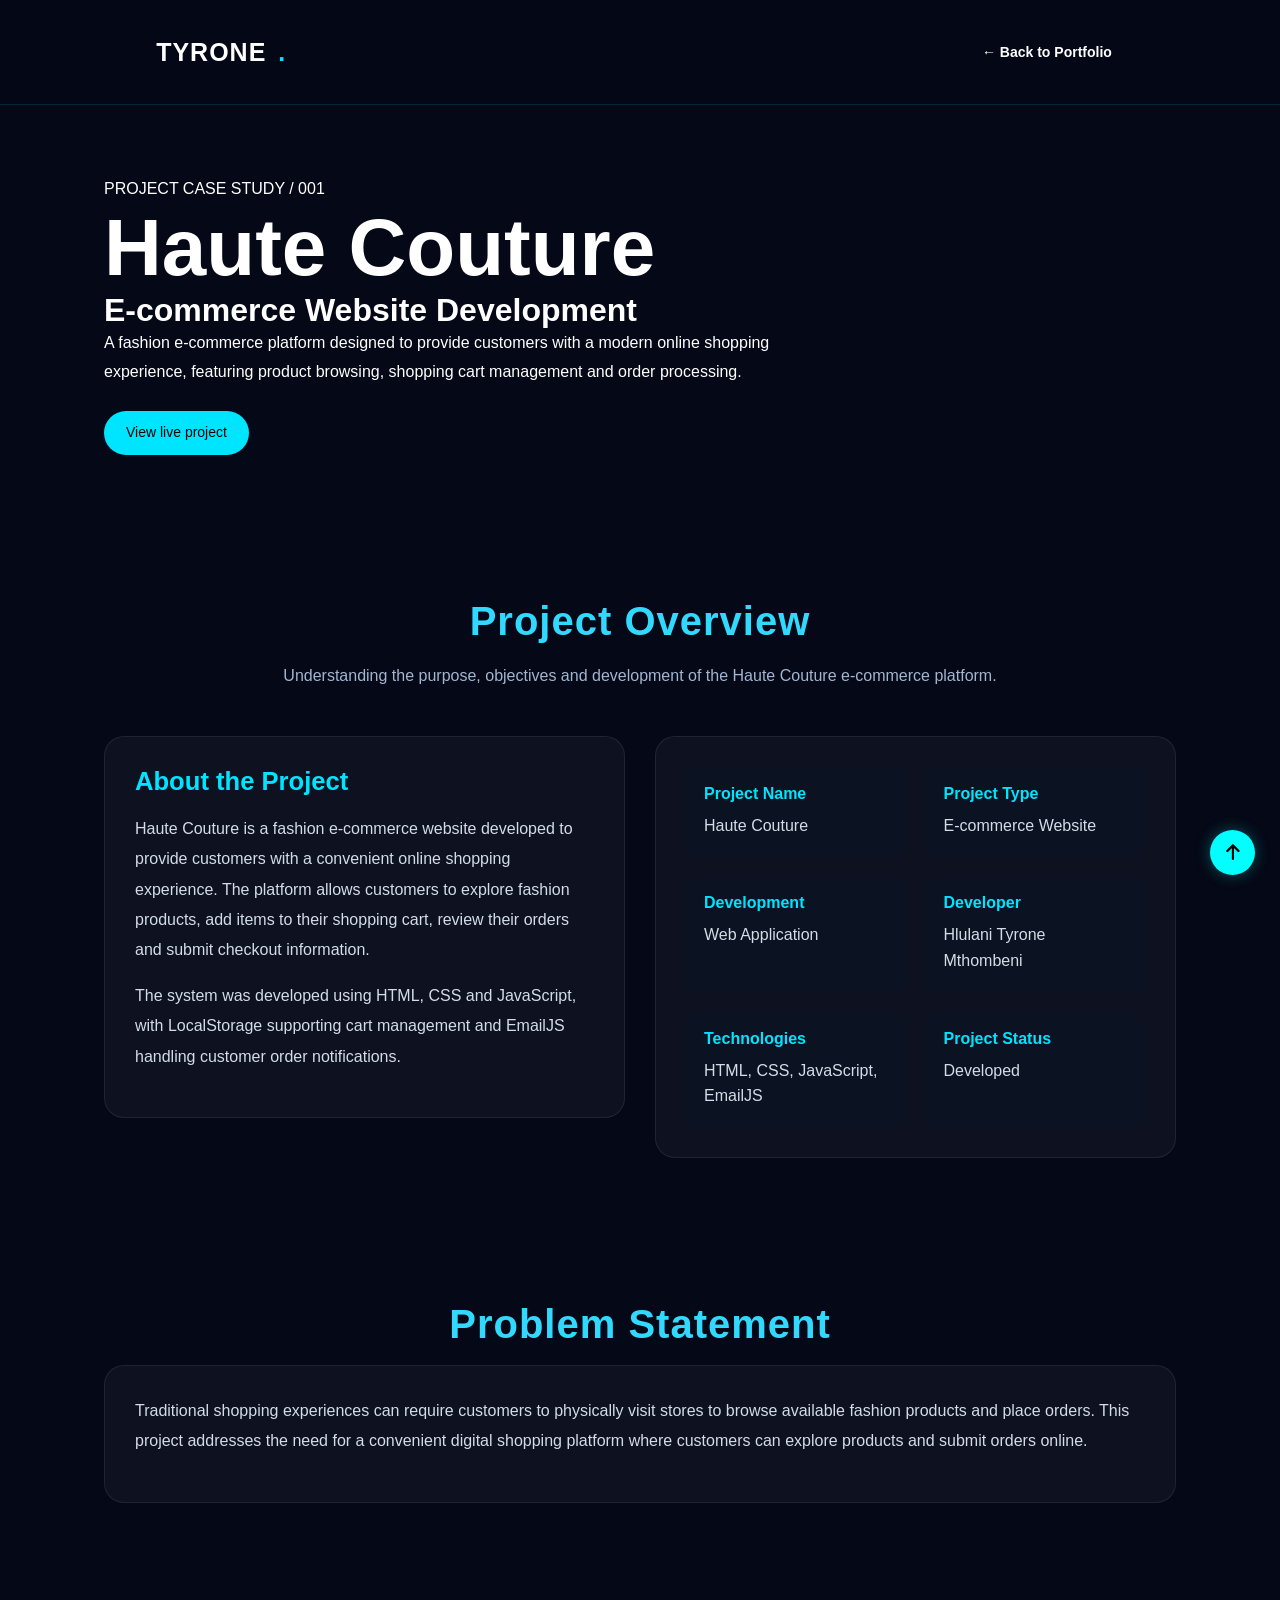
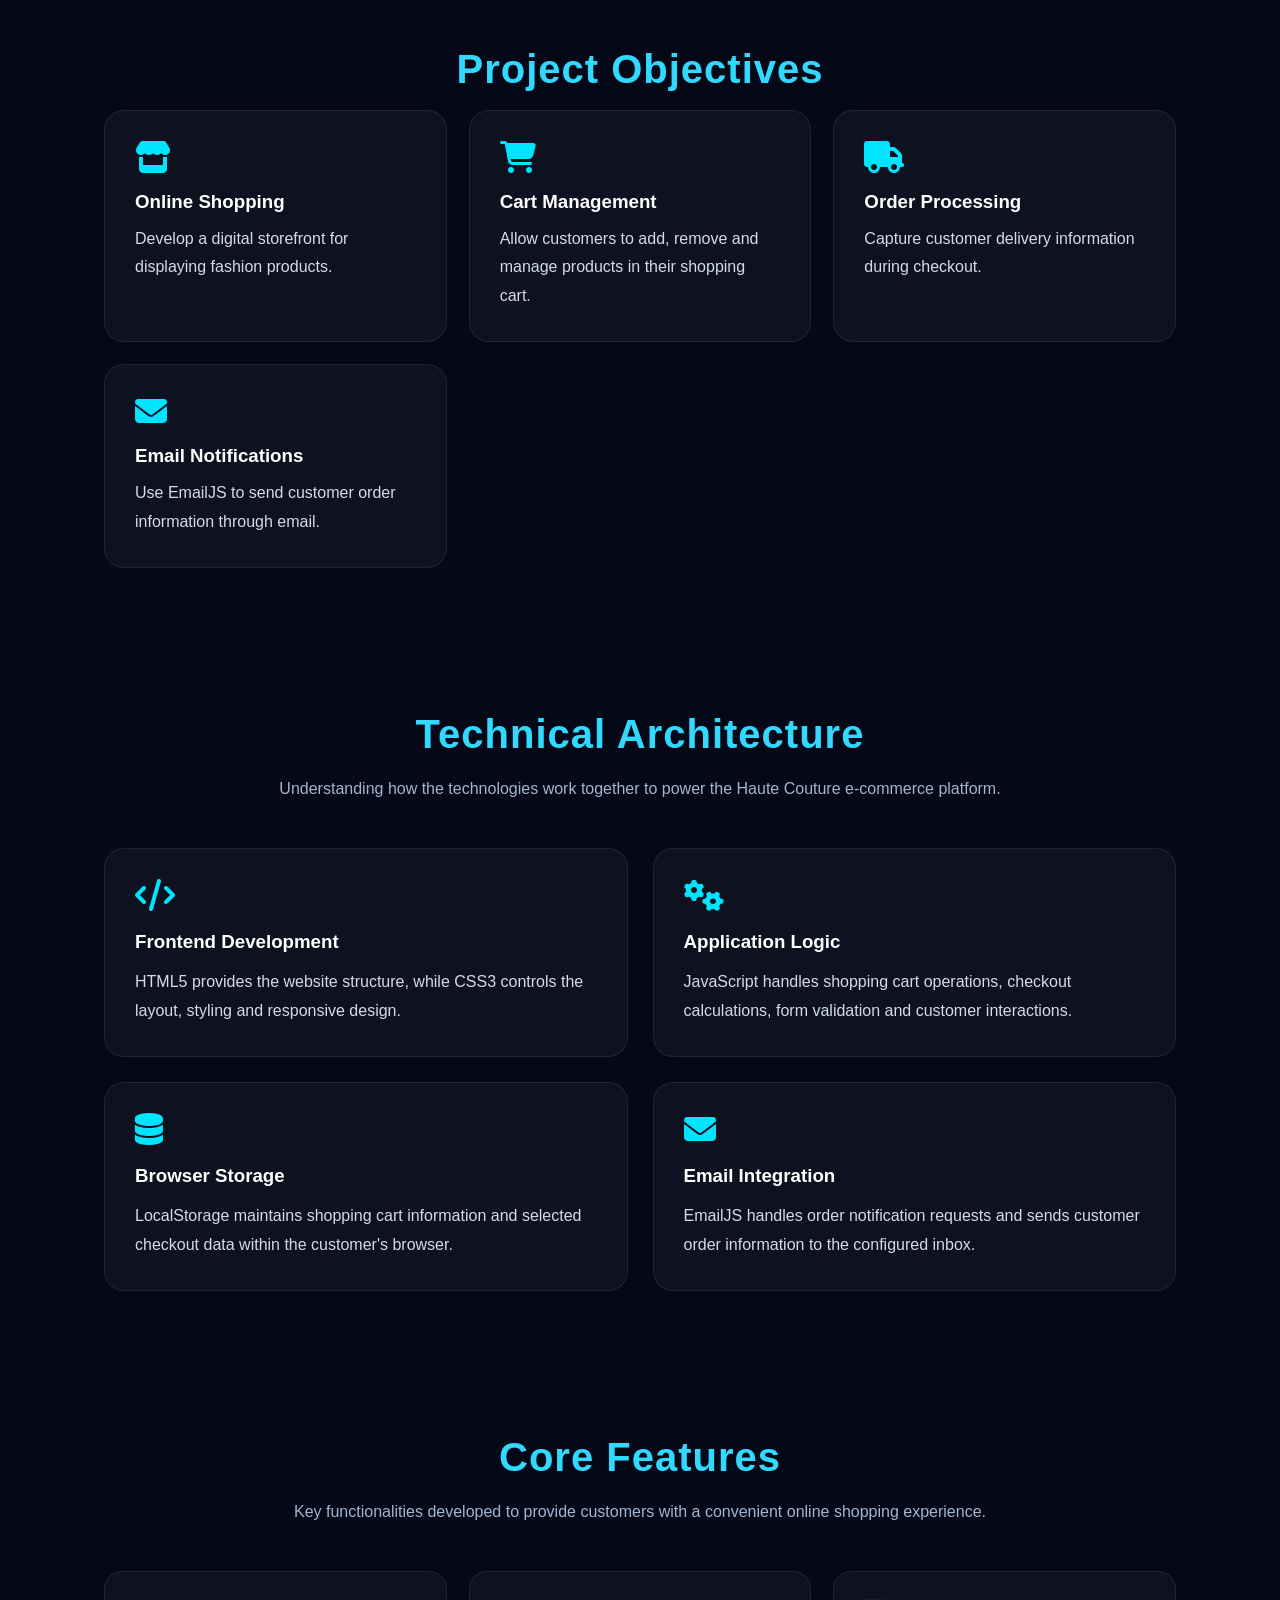
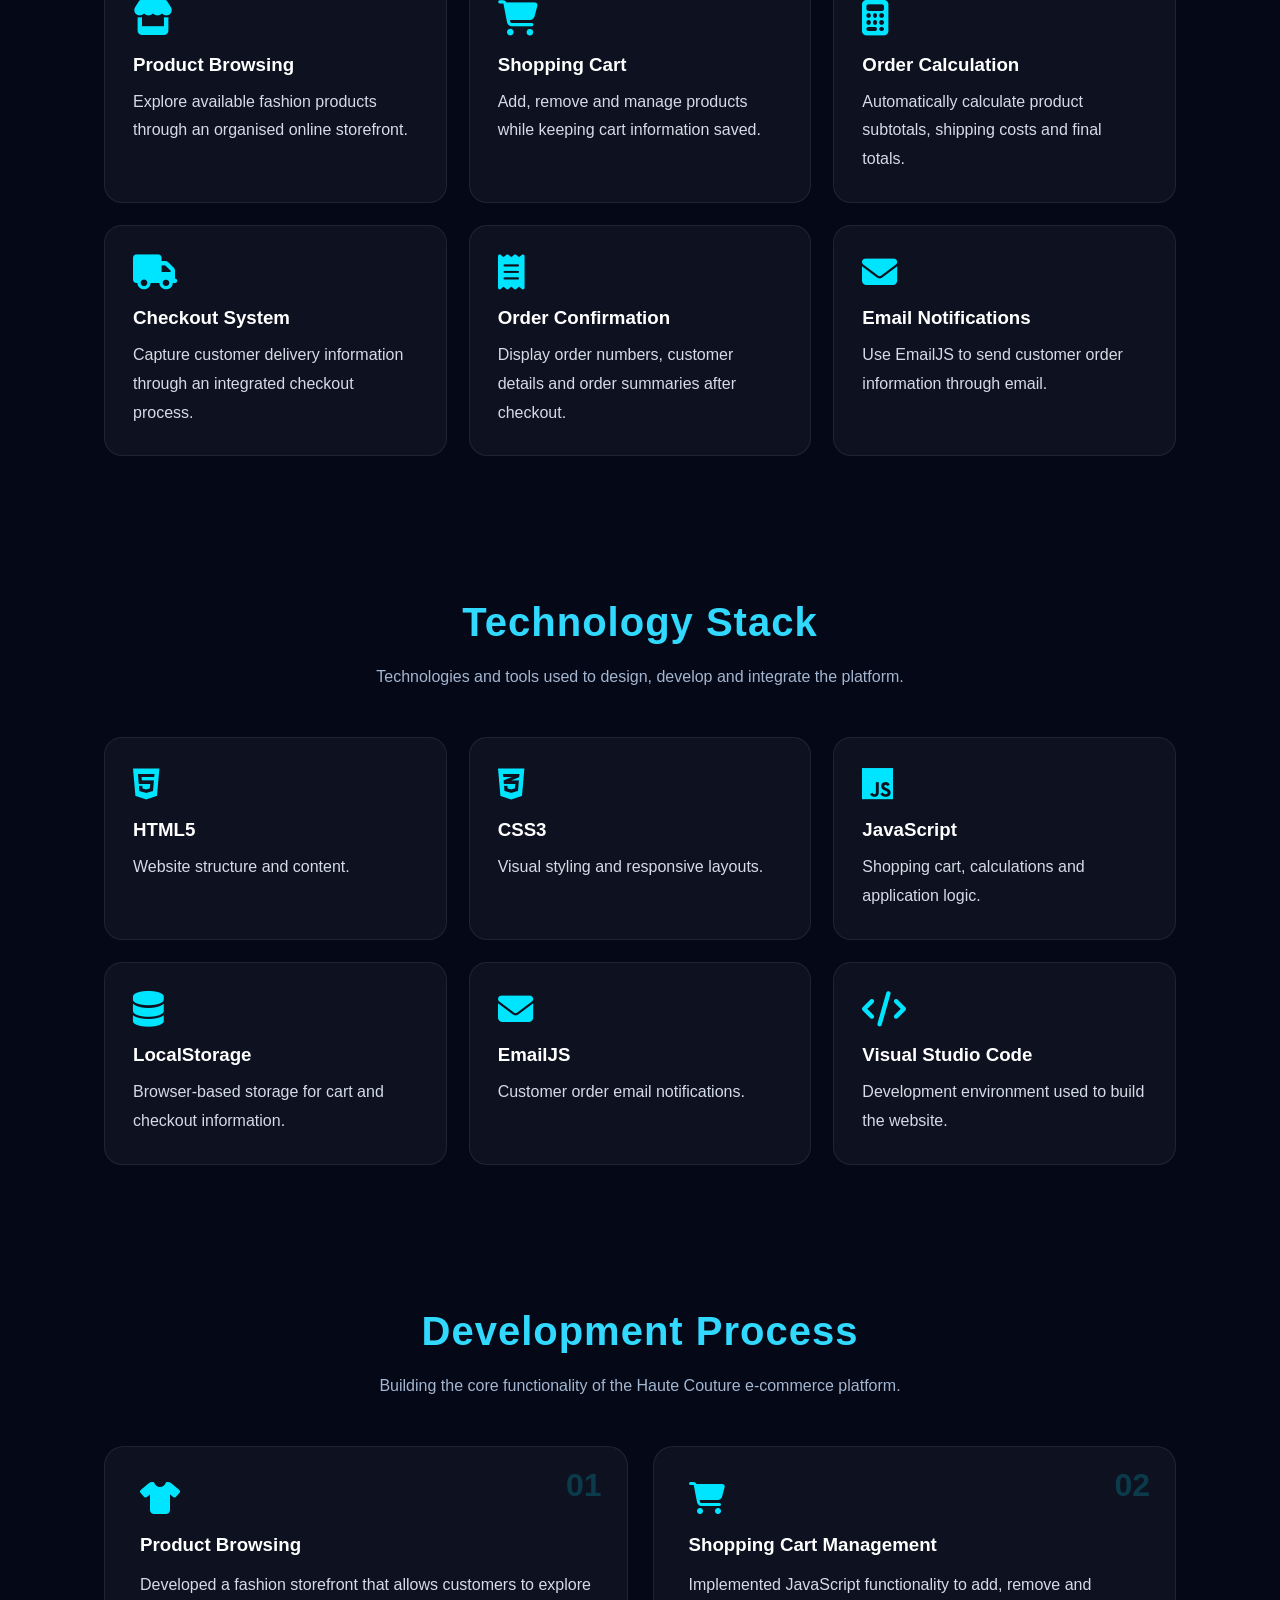
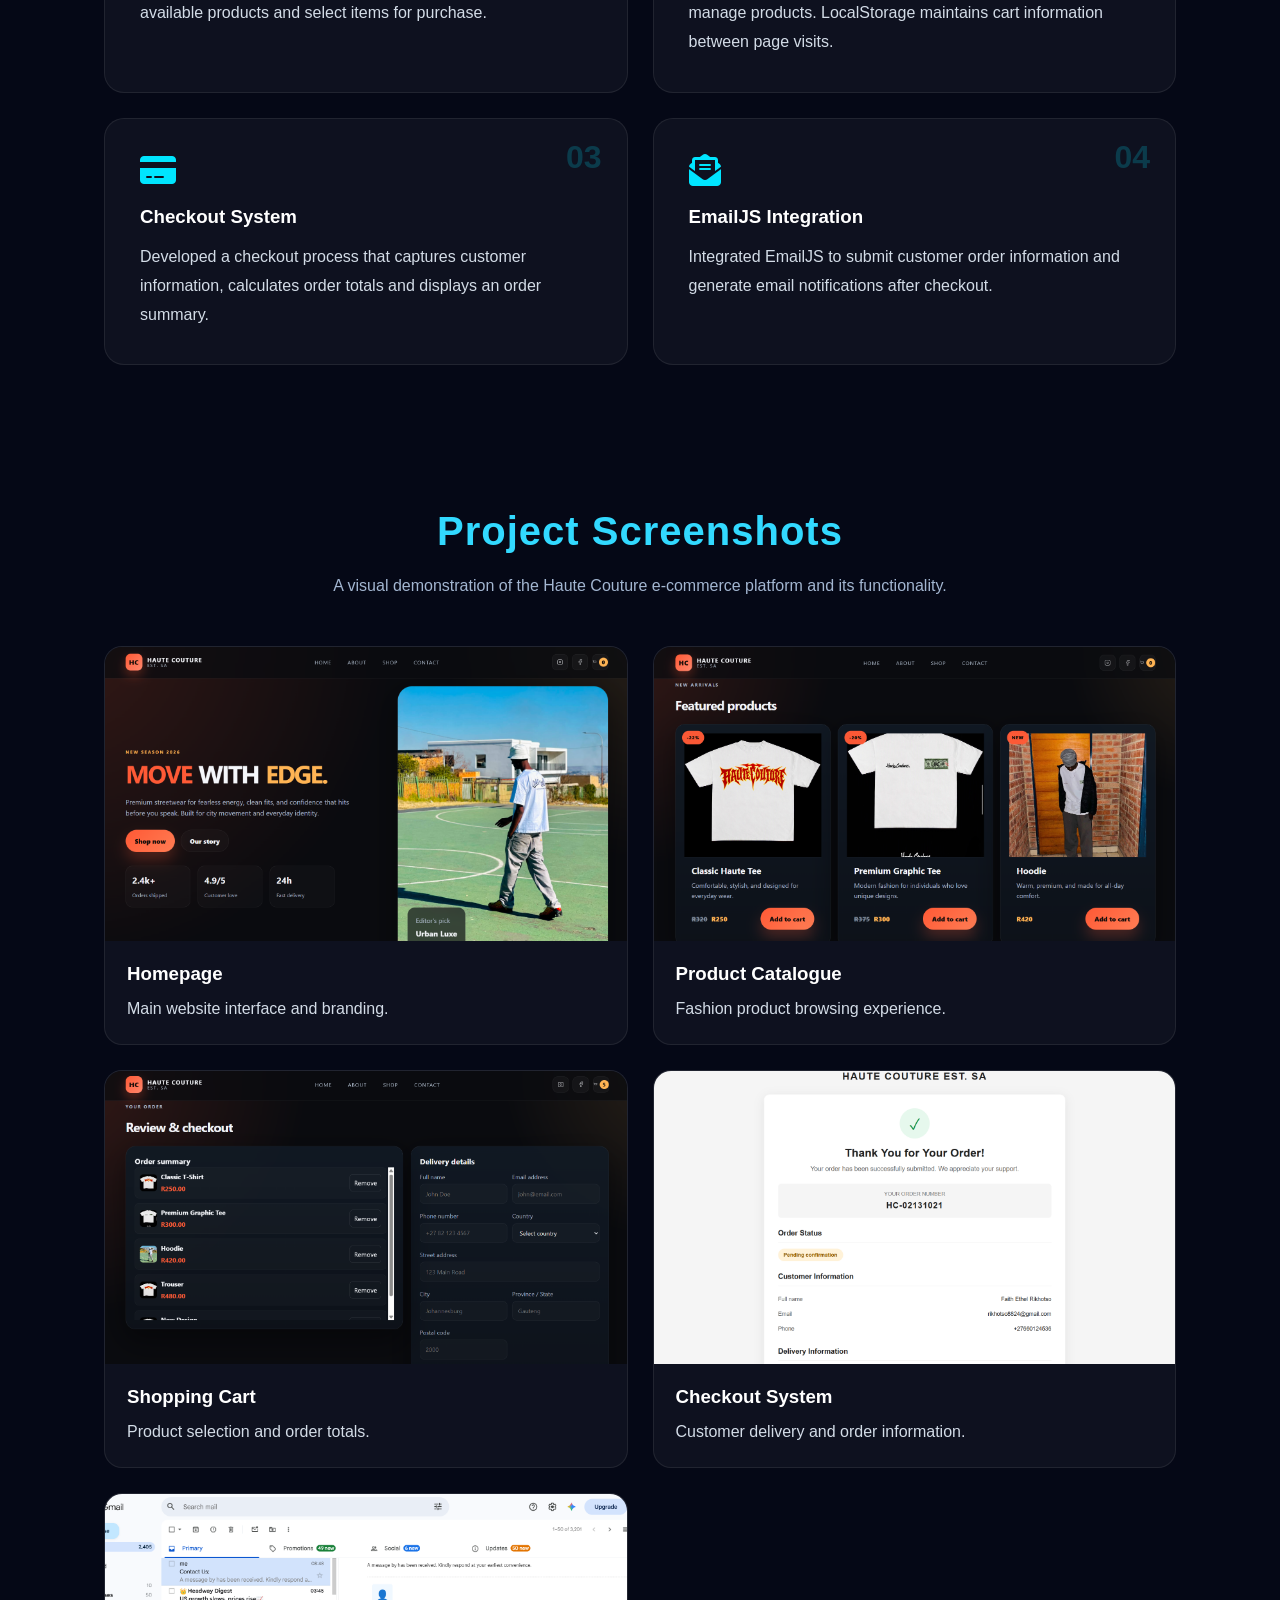
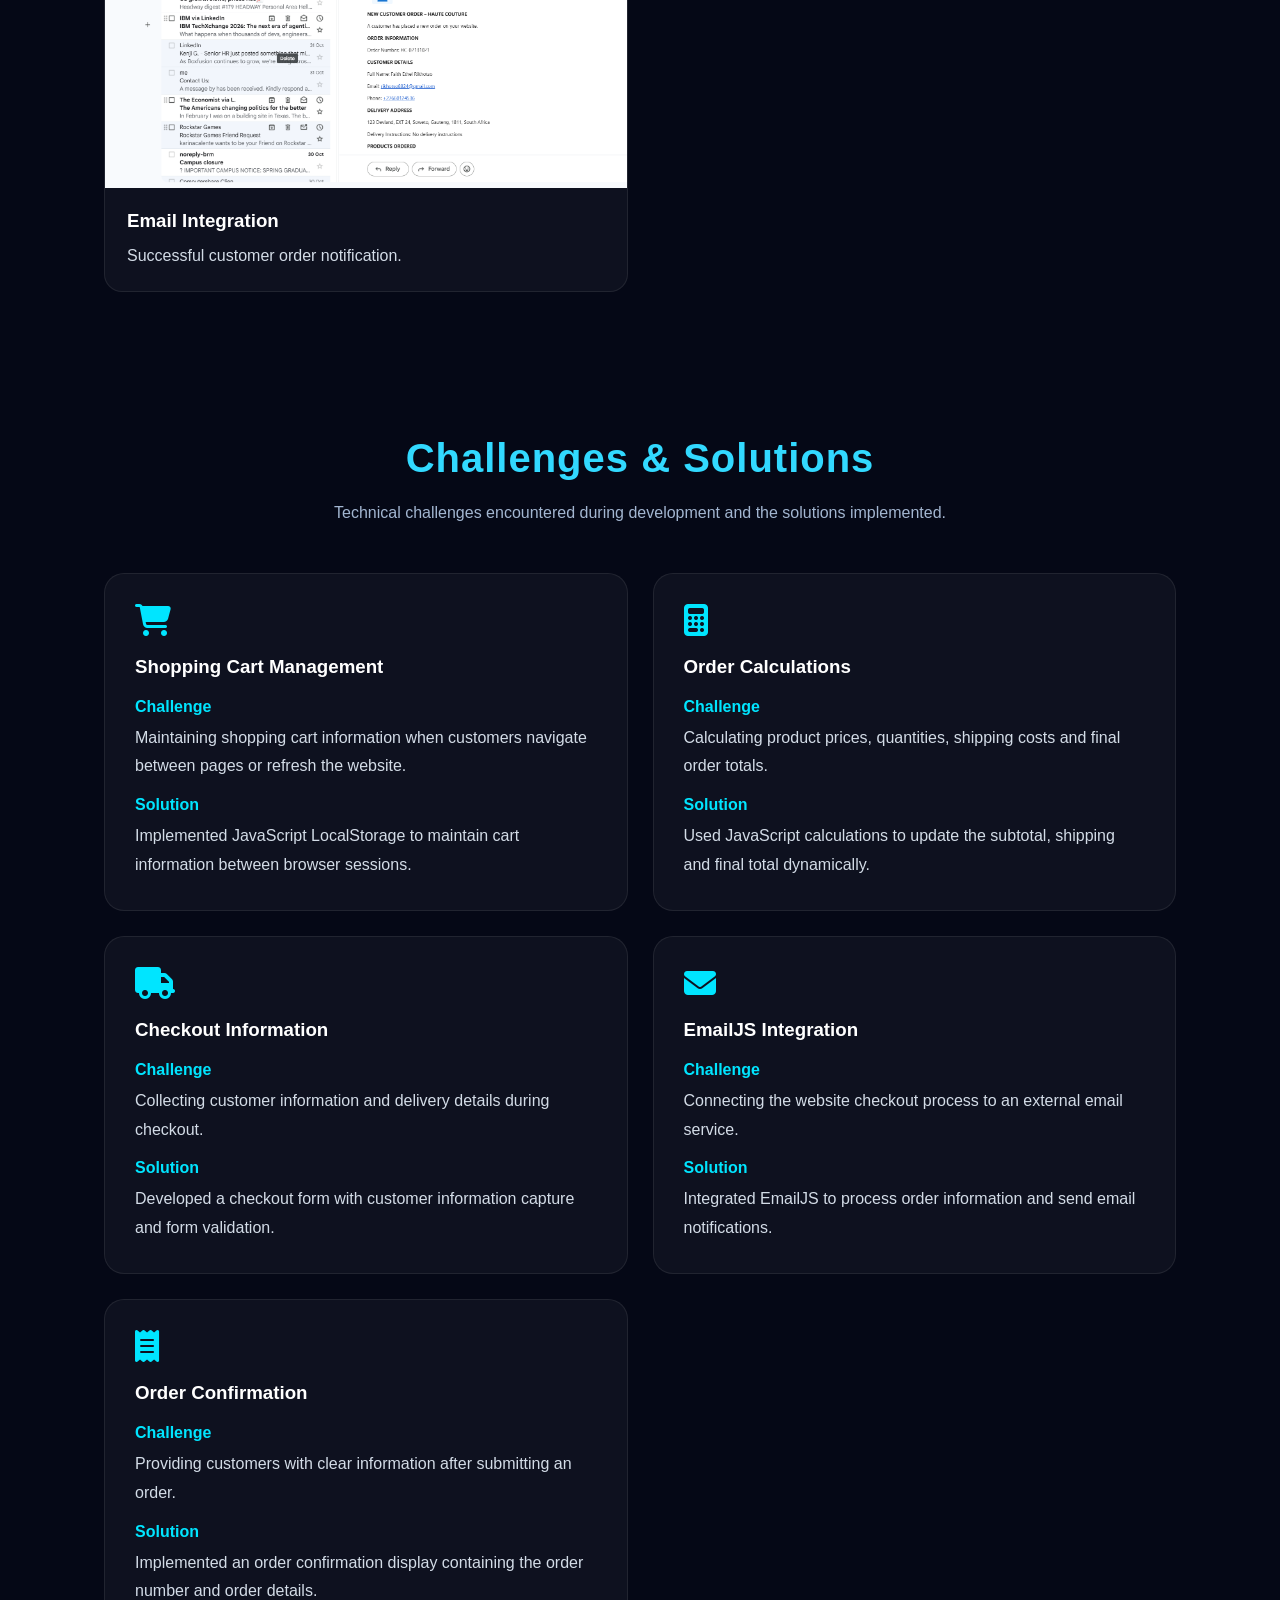
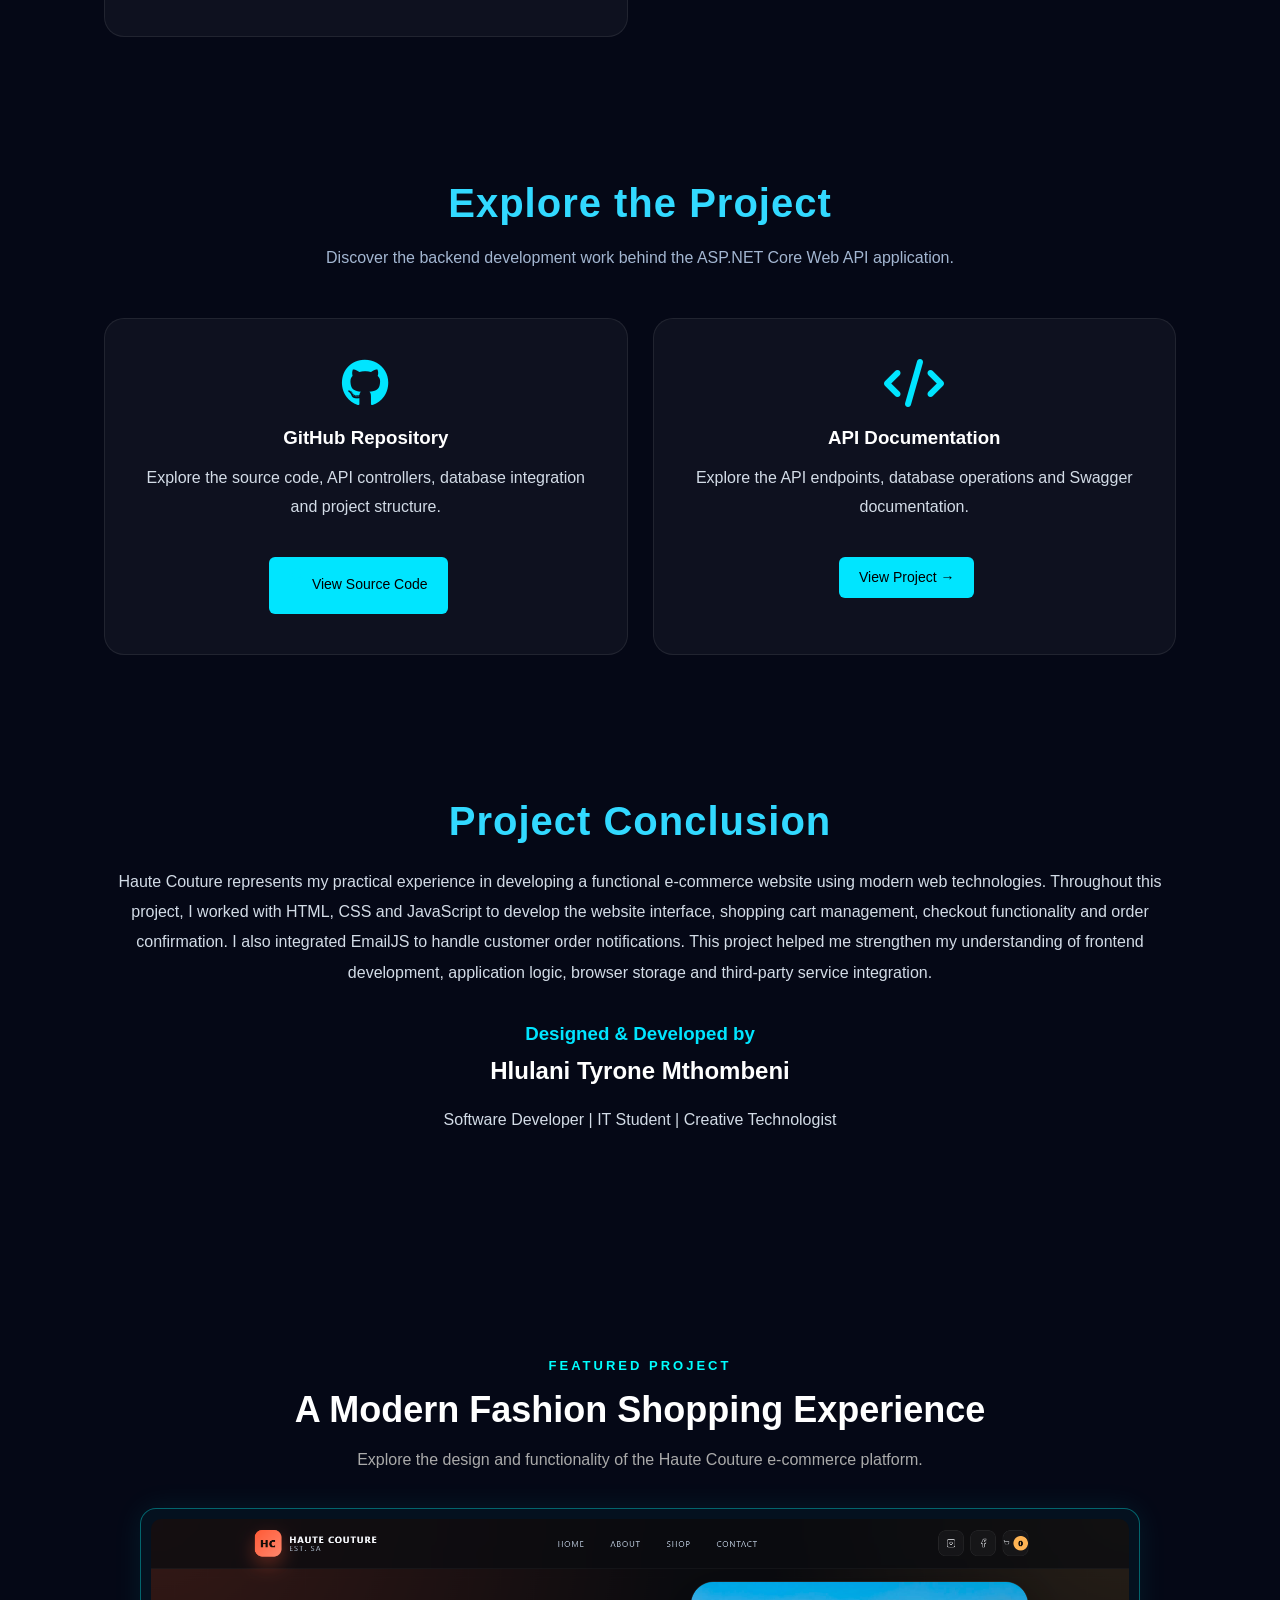
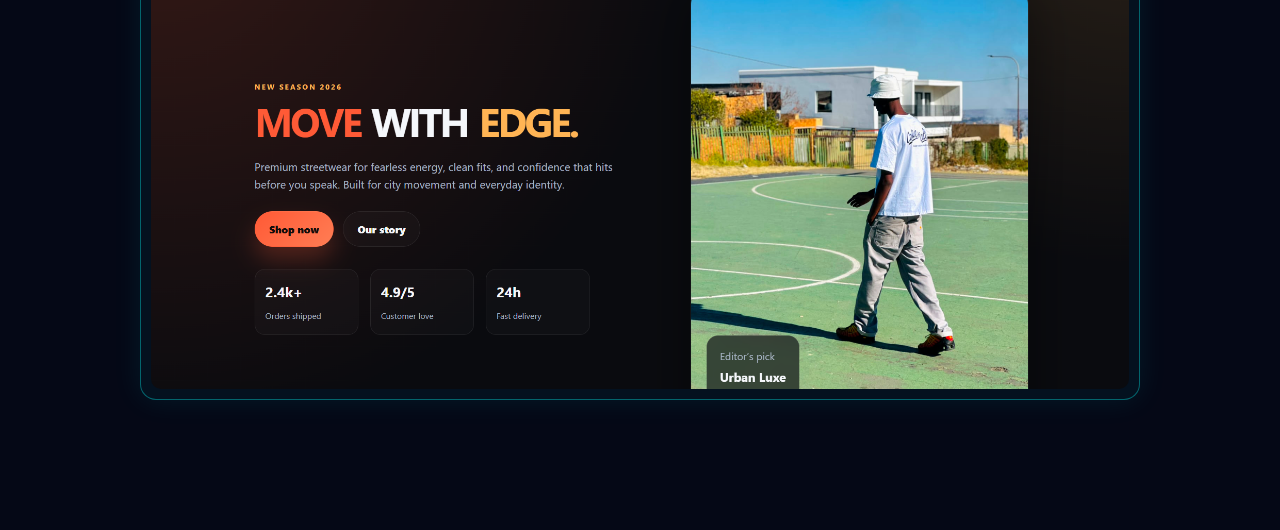
==== commit e14efaed: "Add LinkedIn profile link to portfolio project" ====
--- a/Project/haute-couture.html
+++ b/Project/haute-couture.html
@@ -53,8 +53,8 @@
             </p>
 
             <div class="buttons">
-                <a href="#overview" class="btn">
-                    Explore Project
+                <a href="https://loquacious-babka-5f9bd8.netlify.app/" class="btn">
+                    View live project
                 </a>
             </div>
         </section>
